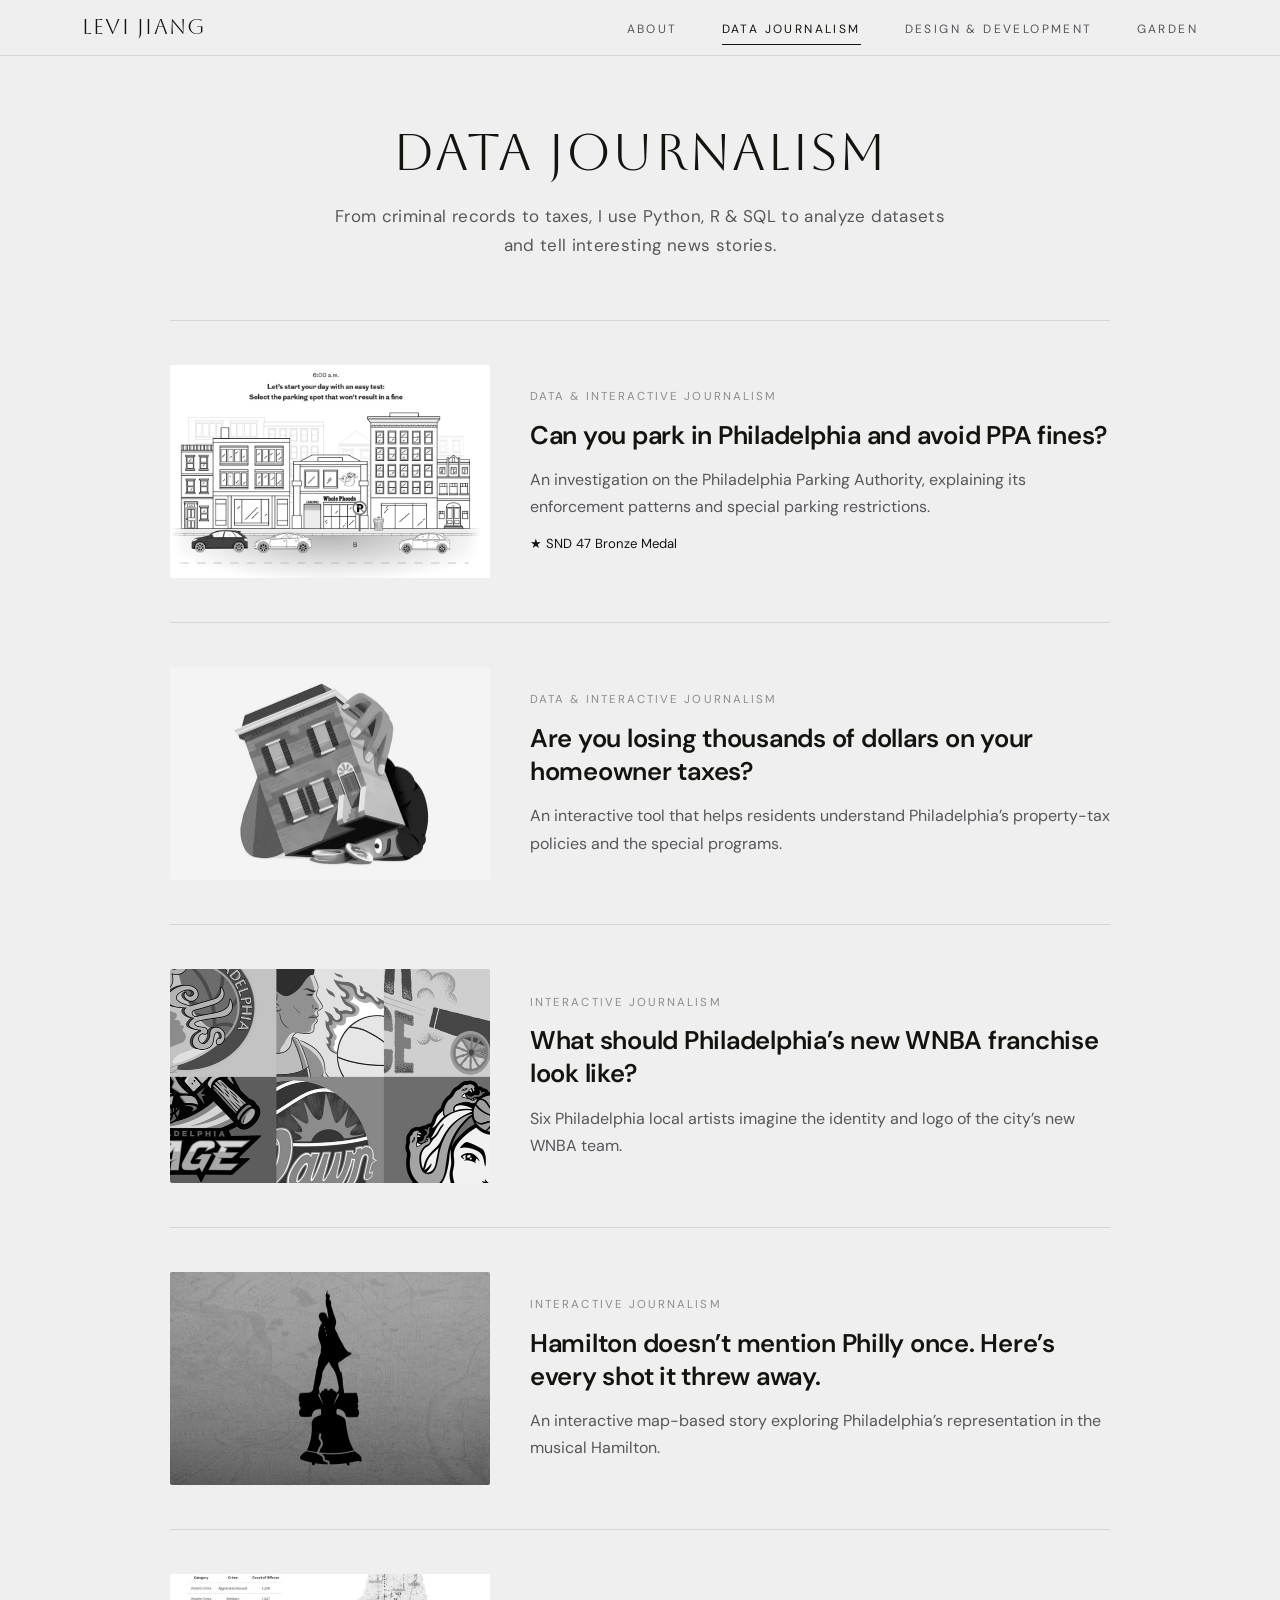
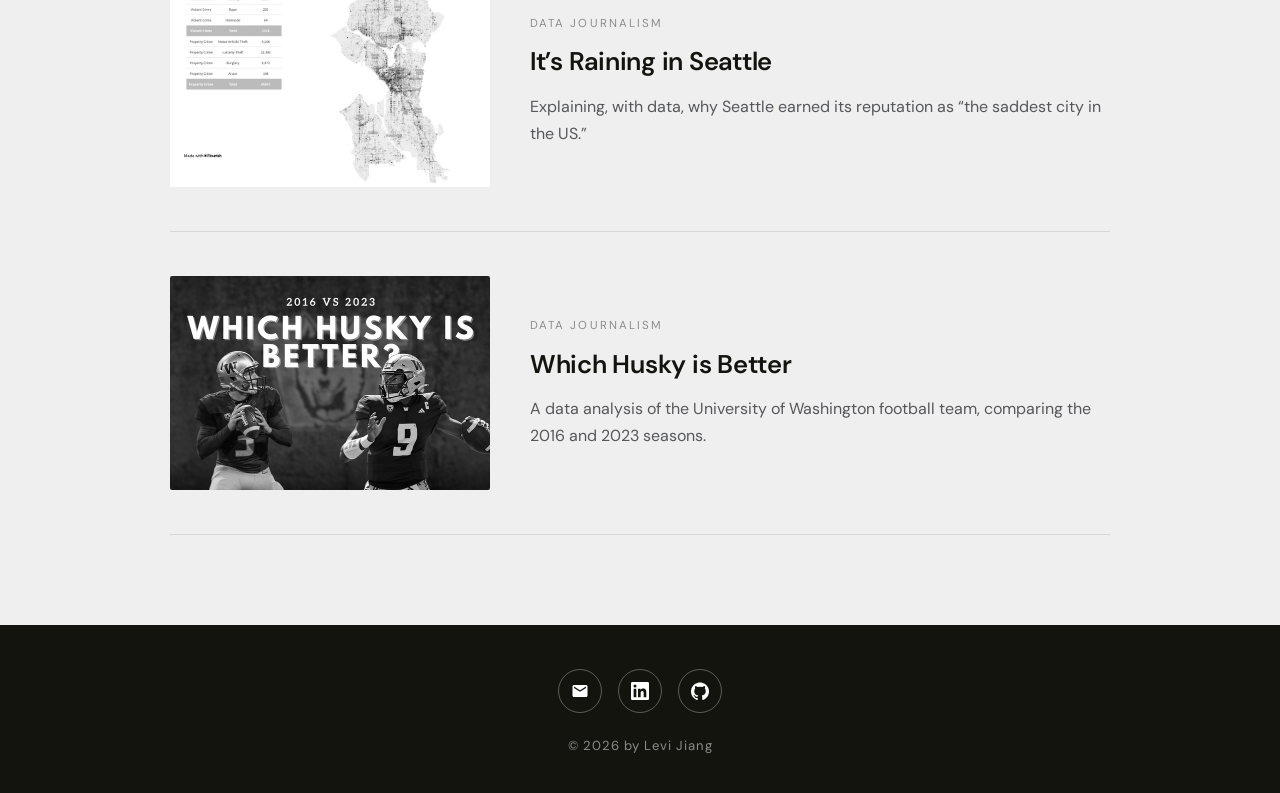
==== data-journalism.html @ bb56e569 "changed projects thumbnails" ====
<!DOCTYPE html>
<html lang="en">
<head>
  <meta charset="UTF-8" />
  <meta name="viewport" content="width=device-width, initial-scale=1.0" />
  <title>Data Journalism — Levi Jiang</title>
  <meta name="description" content="Data journalism work by Levi Jiang." />
  <link rel="preconnect" href="https://fonts.googleapis.com" />
  <link rel="preconnect" href="https://fonts.gstatic.com" crossorigin />
  <link href="https://fonts.googleapis.com/css2?family=Aboreto&family=DM+Sans:wght@400;500;600&display=swap" rel="stylesheet" />
  <link rel="stylesheet" href="css/style.css?v=32" />
</head>
<body>
  <header class="site-header">
    <div class="container">
      <nav class="nav">
        <a href="index.html" class="brand">Levi Jiang</a>
        <button class="nav-toggle" aria-label="Toggle menu">&#9776;</button>
        <ul class="nav-links">
          <li><a href="index.html">About</a></li>
          <li><a href="data-journalism.html" class="active">Data Journalism</a></li>
          <li><a href="design-development.html">Design &amp; Development</a></li>
          <li><a href="garden.html">Garden</a></li>
        </ul>
      </nav>
    </div>
  </header>

  <main>
    <div class="page-head">
      <div class="container">
        <!--<p class="eyebrow">Projects</p>-->
        <h1 class="display">Data Journalism</h1>
        <p class="lead">From criminal records to taxes, I use Python, R &amp; SQL to analyze datasets and tell interesting news stories.</p>
      </div>
    </div>

    <section class="section" style="padding-top: 40px;">
      <div class="container">
        <div class="garden-list">

          <article class="projects-item">
            <a class="garden-thumb" href="https://www.inquirer.com/news/philadelphia/inq2/ppa-car-parking-fine-data-quiz-20250716.html" target="_blank" rel="noopener">
              <img src="assets/Pics/proj-ppa.jpg?v=2" alt="Can you park in Philadelphia and avoid PPA fines?" />
            </a>
            <div class="garden-body">
              <span class="garden-tag">Data &amp; Interactive Journalism</span>
              <h3><a href="https://www.inquirer.com/news/philadelphia/inq2/ppa-car-parking-fine-data-quiz-20250716.html" target="_blank" rel="noopener">Can you park in Philadelphia and avoid PPA fines?</a></h3>
              <p>An investigation on the Philadelphia Parking Authority, explaining its enforcement patterns and special parking restrictions.</p>
              <span class="award">★ SND 47 Bronze Medal</span>
            </div>
          </article>

          <article class="projects-item">
            <a class="garden-thumb" href="https://www.inquirer.com/policy/inq2/philadelphia-homeowner-tax-relief-programs-savings-20250910.html-2" target="_blank" rel="noopener">
              <img src="assets/Pics/proj-taxes.jpg" alt="Are you losing thousands of dollars on your homeowner taxes?" />
            </a>
            <div class="garden-body">
              <span class="garden-tag">Data &amp; Interactive Journalism</span>
              <h3><a href="https://www.inquirer.com/policy/inq2/philadelphia-homeowner-tax-relief-programs-savings-20250910.html-2" target="_blank" rel="noopener">Are you losing thousands of dollars on your homeowner taxes?</a></h3>
              <p>An interactive tool that helps residents understand Philadelphia&rsquo;s property-tax policies and the special programs.</p>
            </div>
          </article>

          <article class="projects-item">
            <a class="garden-thumb" href="https://www.inquirer.com/wnba/inq2/philly-wnba-possible-logo-designs-rage-fury-20250808.html" target="_blank" rel="noopener">
              <img src="assets/Pics/proj-wnba.jpg" alt="What should Philadelphia's new WNBA franchise look like?" />
            </a>
            <div class="garden-body">
              <span class="garden-tag">Interactive Journalism</span>
              <h3><a href="https://www.inquirer.com/wnba/inq2/philly-wnba-possible-logo-designs-rage-fury-20250808.html" target="_blank" rel="noopener">What should Philadelphia&rsquo;s new WNBA franchise look like?</a></h3>
              <p>Six Philadelphia local artists imagine the identity and logo of the city&rsquo;s new WNBA team.</p>
            </div>
          </article>

          <article class="projects-item">
            <a class="garden-thumb" href="https://www.inquirer.com/arts/theater/inq2/hamilton-locations-philadelphia-map-history-20250904.html" target="_blank" rel="noopener">
              <img src="assets/Pics/proj-hamilton.jpg" alt="Hamilton doesn't mention Philly once" />
            </a>
            <div class="garden-body">
              <span class="garden-tag">Interactive Journalism</span>
              <h3><a href="https://www.inquirer.com/arts/theater/inq2/hamilton-locations-philadelphia-map-history-20250904.html" target="_blank" rel="noopener">Hamilton doesn&rsquo;t mention Philly once. Here&rsquo;s every shot it threw away.</a></h3>
              <p>An interactive map-based story exploring Philadelphia&rsquo;s representation in the musical Hamilton.</p>
            </div>
          </article>

          <article class="projects-item">
            <a class="garden-thumb" href="https://lfjiang.my.canva.site/sadseattle" target="_blank" rel="noopener">
              <img src="assets/Pics/proj-seattle.jpg?v=2" alt="It's Raining in Seattle" />
            </a>
            <div class="garden-body">
              <span class="garden-tag">Data Journalism</span>
              <h3><a href="https://lfjiang.my.canva.site/sadseattle" target="_blank" rel="noopener">It&rsquo;s Raining in Seattle</a></h3>
              <p>Explaining, with data, why Seattle earned its reputation as &ldquo;the saddest city in the US.&rdquo;</p>
            </div>
          </article>

          <article class="projects-item">
            <a class="garden-thumb" href="https://lfjiang.my.canva.site/huskies" target="_blank" rel="noopener">
              <img src="assets/Pics/proj-husky.jpg" alt="Which Husky is Better" />
            </a>
            <div class="garden-body">
              <span class="garden-tag">Data Journalism</span>
              <h3><a href="https://lfjiang.my.canva.site/huskies" target="_blank" rel="noopener">Which Husky is Better</a></h3>
              <p>A data analysis of the University of Washington football team, comparing the 2016 and 2023 seasons.</p>
            </div>
          </article>

        </div>
      </div>
    </section>
  </main>

  <footer class="site-footer">
    <div class="container">
      <div class="socials">
        <a href="mailto:lfjiang2001@gmail.com" aria-label="Email">
          <svg viewBox="0 0 24 24" fill="currentColor" aria-hidden="true"><path d="M20 4H4c-1.1 0-2 .9-2 2v12c0 1.1.9 2 2 2h16c1.1 0 2-.9 2-2V6c0-1.1-.9-2-2-2zm0 4l-8 5-8-5V6l8 5 8-5v2z"/></svg>
        </a>
        <a href="https://www.linkedin.com/in/levi-jiang/" target="_blank" rel="noopener" aria-label="LinkedIn">
          <svg viewBox="0 0 24 24" fill="currentColor" aria-hidden="true"><path d="M20.45 20.45h-3.56v-5.57c0-1.33-.02-3.04-1.85-3.04-1.85 0-2.14 1.45-2.14 2.94v5.67H9.35V9h3.41v1.56h.05c.48-.9 1.63-1.85 3.36-1.85 3.6 0 4.26 2.37 4.26 5.45v6.29zM5.34 7.43a2.07 2.07 0 110-4.14 2.07 2.07 0 010 4.14zM7.12 20.45H3.56V9h3.56v11.45zM22.22 0H1.77C.79 0 0 .77 0 1.73v20.54C0 23.22.79 24 1.77 24h20.45c.98 0 1.78-.78 1.78-1.73V1.73C24 .77 23.2 0 22.22 0z"/></svg>
        </a>
        <a href="https://github.com/EASE010" target="_blank" rel="noopener" aria-label="GitHub">
          <svg viewBox="0 0 24 24" fill="currentColor" aria-hidden="true"><path d="M12 .5C5.37.5 0 5.87 0 12.5c0 5.3 3.44 9.8 8.21 11.39.6.11.82-.26.82-.58v-2.03c-3.34.73-4.04-1.61-4.04-1.61-.55-1.39-1.34-1.76-1.34-1.76-1.09-.75.08-.73.08-.73 1.2.08 1.84 1.24 1.84 1.24 1.07 1.83 2.81 1.3 3.5.99.11-.78.42-1.31.76-1.61-2.67-.3-5.47-1.33-5.47-5.93 0-1.31.47-2.38 1.24-3.22-.13-.3-.54-1.52.11-3.18 0 0 1.01-.32 3.3 1.23a11.5 11.5 0 016 0c2.29-1.55 3.3-1.23 3.3-1.23.65 1.66.24 2.88.12 3.18.77.84 1.23 1.91 1.23 3.22 0 4.61-2.8 5.63-5.48 5.92.43.37.81 1.1.81 2.22v3.29c0 .32.22.7.83.58C20.56 22.3 24 17.8 24 12.5 24 5.87 18.63.5 12 .5z"/></svg>
        </a>
      </div>
      <div class="footer-bottom">&copy; 2026 by Levi Jiang</div>
    </div>
  </footer>

  <script src="js/main.js?v=11"></script>
</body>
</html>
---- css/style.css ----
:root {
  --bg: #efeff0;        /* newsprint paper gray/
  --bg-soft: #e2e3e4;   /* slightly deeper gray for contrasting sections */
  --ink: #14140f;
  --muted: #8b8c8d;
  --muted-dark: #56575a;
  --line: #d5d6d7;
  --maxw: 1180px;
  --display: "Aboreto", "Times New Roman", serif;
  --sans: "DM Sans", -apple-system, BlinkMacSystemFont, "Segoe UI", Roboto, sans-serif;
  --body: "DM Sans", -apple-system, BlinkMacSystemFont, "Segoe UI", Roboto, sans-serif;
}

* { box-sizing: border-box; margin: 0; padding: 0; }
html { scroll-behavior: smooth; }
body {
  background: var(--bg);
  color: var(--ink);
  font-family: var(--body);
  font-size: 17px;
  line-height: 1.7;
  -webkit-font-smoothing: antialiased;
}
img { max-width: 100%; display: block; }
a { color: inherit; text-decoration: none; }

.container { max-width: var(--maxw); margin: 0 auto; padding: 0 32px; }

h1, h2, h3 { font-weight: 400; line-height: 1.05; }
.display { font-family: var(--display); letter-spacing: 0.01em; }

.eyebrow {
  font-family: var(--sans);
  font-size: 0.82rem;
  letter-spacing: 0.28em;
  text-transform: uppercase;
  color: var(--muted);
  font-weight: 400;
}
.muted { color: var(--muted); }

/* ---------- Buttons ---------- */
.btn {
  display: inline-flex; align-items: center; gap: 10px;
  padding: 15px 40px;
  font-family: var(--sans);
  font-weight: 400;
  font-size: 0.9rem;
  letter-spacing: 0.14em;
  text-transform: uppercase;
  border: 1px solid var(--ink);
  background: transparent;
  color: var(--ink);
  transition: all .22s ease;
  cursor: pointer;
}
.btn:hover { background: var(--ink); color: #fff; }
.btn-solid { background: var(--ink); color: #fff; }
.btn-solid:hover { background: #fff; color: var(--ink); }

/* ---------- Header ---------- */
.site-header {
  position: sticky; top: 0; z-index: 50;
  background: rgba(239, 239, 240, 0.85);
  backdrop-filter: saturate(180%) blur(12px);
  border-bottom: 1px solid var(--line);
}
.nav { display: flex; align-items: center; justify-content: space-between; height: 55px; }
.brand { font-family: var(--display); font-size: 1.3rem; letter-spacing: 0.06em; color: var(--ink); }
.nav-links { display: flex; gap: 44px; list-style: none; align-items: center; }
.nav-links a {
  font-family: var(--sans);
  font-size: 0.75rem; font-weight: 400;
  letter-spacing: 0.2em; text-transform: uppercase;
  color: var(--muted-dark); position: relative; padding: 8px 0;
  transition: color .2s ease;
}
.nav-links a:hover { color: var(--ink); }
.nav-links a.active { color: var(--ink); }
.nav-links a.active::after {
  content: ""; position: absolute; left: 0; right: 0; bottom: 0;
  height: 1.5px; background: var(--ink);
}
.nav-toggle { display: none; background: none; border: none; font-size: 1.6rem; cursor: pointer; color: var(--ink); line-height: 1; }

/* ---------- Hero (full-width "Hi" video) ---------- */
.hero {
  position: relative;
  min-height: calc(100vh - 84px);
  display: flex; align-items: center; justify-content: center;
  padding: 0;
}
.hero-video {
  width: 100%;
  max-width: 1200px;
  aspect-ratio: 16 / 9;
  object-fit: contain;
  display: block;
  background: var(--bg);
  /* video has a white background; multiply lets the paper-gray page show
     through the white while keeping the black "Hi" — so it blends in */
  mix-blend-mode: multiply;
  /* desaturate so the hand/sphere match the black & white page */
  filter: grayscale(100%);
}
.scroll-cue {
  position: absolute; left: 50%; bottom: 26px; transform: translateX(-50%);
  font-family: var(--sans); font-size: 0.7rem; letter-spacing: 0.24em; text-transform: uppercase;
  color: var(--muted); display: flex; flex-direction: column; align-items: center; gap: 8px;
  animation: bob 2s ease-in-out infinite;
}
.scroll-cue::after { content: ""; width: 1px; height: 34px; background: var(--muted); }
@keyframes bob { 0%,100%{ transform: translateX(-50%) translateY(0);} 50%{ transform: translateX(-50%) translateY(6px);} }

/* ---------- Intro block (below the Hi) ---------- */
.intro { padding: 0px 0 100px; text-align: left; }
/* Only the name + role stay centered; everything below reads left-aligned */
.intro h1,
.intro .role { text-align: center; }
.intro h1 { font-family: var(--display); font-size: clamp(3rem, 7vw, 5.4rem); letter-spacing: 0em; margin-bottom: 24px; }
/* "I'm" sits small, inline, at the baseline of the big name */
.intro .im { font-family: var(--sans); font-size: 0.26em; letter-spacing: 0.06em; color: var(--muted-dark); vertical-align: baseline; margin-right: 0.15em; }
.intro .role { font-family: var(--sans); font-size: clamp(1.05rem, 1.5vw, 1.35rem); letter-spacing: 0.04em; margin-bottom: 40px; }
/* Cap the width and center it — a comfortable column on desktop that shrinks
   to fit any screen (no fixed side margins that break on mobile) */
.intro-prev { max-width: 760px; margin: 0 auto; }
.intro-prev p { color: var(--muted-dark); font-size: 1.02rem; line-height: 1.7; margin-bottom: 1.5rem; }
.intro-prev .label { font-family: var(--body); letter-spacing: normal; text-transform: none; font-size: 1.02rem; color: var(--muted-dark); margin-bottom: 6px; }
.prev-list { list-style: disc; padding-left: 1.5em; margin: 0; }
.prev-list li { color: var(--muted-dark); font-size: 1.02rem; line-height: 1.7; }
.intro .btn { display: flex; width: fit-content; margin: 48px auto 0; }

/* ---------- Portrait parallax (photo drifts slower than the page) ---------- */
.portrait-reveal {
  position: relative;
  height: 91vh;
  min-height: 460px;
  background-image: url("../assets/Pics/portrait.jpg");
  background-repeat: no-repeat;
  background-position: center center;
  background-size: cover;
  /* Simple parallax: the photo stays fixed to the viewport while the section
     scrolls over it — GPU-smooth, no JavaScript, no jump */
  background-attachment: fixed;
}
/* background-attachment:fixed is unreliable on touch devices, so there the
   photo just scrolls normally as a plain cover image */
@media (max-width: 768px) {
  .portrait-reveal { height: 56vh; min-height: 340px; background-attachment: scroll; }
}

/* ---------- Projects preview (three areas) ---------- */
.projects-preview {
  padding: 80px 0;
  background: var(--bg);
  text-align: center;
}
.projects-preview .display {
  font-size: clamp(2.6rem, 6vw, 4rem);
  line-height: 1;
  letter-spacing: 0.04em;
  margin-bottom: 60px;
}
.projects-preview .lead { font-family: var(--sans); font-size: 1.15rem; letter-spacing: 0.01em; color: var(--ink); margin: 0 auto 68px; }

.areas { display: grid; grid-template-columns: repeat(3, 1fr); gap: 48px; margin-bottom: 64px; }
.area { display: flex; flex-direction: column; align-items: center; }
.area-img {
  width: 150px; height: 150px;
  border-radius: 50%;
  object-fit: cover;
  filter: grayscale(100%);
  margin-bottom: 28px;
}
.area-title {
  font-family: var(--display);
  font-size: 1.5rem;
  letter-spacing: 0.06em;
  color: var(--muted);
  margin-bottom: 22px;
}
.area p { font-family: var(--sans); color: var(--ink); font-size: 1rem; line-height: 1.7; max-width: 300px; }
.area-more { display: inline-block; margin-top: 22px; font-family: var(--sans); font-size: 0.78rem; letter-spacing: 0.14em; text-transform: uppercase; color: var(--ink); border-bottom: 1px solid var(--ink); padding-bottom: 3px; transition: opacity .2s ease; }
.area-more:hover { opacity: 0.5; }

/* award line inside a Garden-style card */
.projects-item .award { display: block; margin-top: 12px; font-family: var(--sans); font-size: 0.82rem; color: var(--ink); }

@media (max-width: 768px) {
  .areas { grid-template-columns: 1fr; gap: 56px; }
}

/* ---------- Generic page head ---------- */
.page-head { padding: 70px 0 20px; text-align: center; }
.page-head .eyebrow { display: block; margin-bottom: 22px; }
.page-head h1 { font-family: var(--display); font-size: clamp(3rem, 4vw, 5rem); letter-spacing: 0.02em; }
.page-head .page-sub { font-family: var(--sans); color: var(--muted); letter-spacing: 0.06em; margin-top: 16px; }
.page-head .lead { font-family: var(--sans); color: var(--muted-dark); max-width: 640px; margin: 22px auto 0; letter-spacing: 0.02em; }

/* ---------- Garden ---------- */
.garden-list { max-width: 940px; margin: 0 auto; display: flex; flex-direction: column; }
.projects-item { display: grid; grid-template-columns: 320px 1fr; gap: 40px; align-items: center; padding: 44px 0; border-top: 1px solid var(--line); }
.projects-item:last-child { border-bottom: 1px solid var(--line); }
.garden-thumb { display: block; overflow: hidden; border-radius: 2px; }
.garden-thumb img {
  width: 100%; aspect-ratio: 3 / 2; object-fit: cover;
  transition: filter .4s ease, transform .5s ease;
}
/* Only on devices that can hover (laptops/desktops): start black & white, then
   reveal colour + zoom on hovering the picture or the headline. Touch devices
   have no hover, so they just show the images in full colour. */
@media (hover: hover) {
  .garden-thumb img { filter: grayscale(100%); }
  .garden-thumb:hover img,
  .projects-item:has(h3 a:hover) .garden-thumb img { filter: grayscale(0%); transform: scale(1.04); }
}
.garden-tag { font-family: var(--sans); font-size: 0.72rem; letter-spacing: 0.18em; text-transform: uppercase; color: var(--muted); display: block; margin-bottom: 12px; }
.projects-item h3 { font-family: var(--body); font-weight: 600; font-size: clamp(1.3rem, 2.2vw, 1.6rem); line-height: 1.3; letter-spacing: -0.01em; margin-bottom: 14px; }
.projects-item h3 a:hover { text-decoration: underline; text-underline-offset: 3px; }
.projects-item p { color: var(--muted-dark); font-size: 1rem; line-height: 1.7; }
@media (max-width: 768px) {
  .projects-item { grid-template-columns: 1fr; gap: 20px; padding: 32px 0; }
}

/* ---------- Section shell ---------- */
.section { padding: 90px 0; }

/* ---------- Project category intro ---------- */
.cats { display: grid; grid-template-columns: repeat(3, 1fr); gap: 40px; margin-bottom: 84px; }
.cat h3 { font-family: var(--display); font-size: 1.5rem; margin-bottom: 14px; letter-spacing: 0.02em; }
.cat p { color: var(--muted-dark); font-size: 0.98rem; }
.cat .num { font-family: var(--sans); font-size: 0.8rem; letter-spacing: 0.2em; color: var(--muted); display: block; margin-bottom: 16px; }

/* ---------- Filters ---------- */
.filters { display: flex; flex-wrap: wrap; gap: 10px; justify-content: center; margin-bottom: 56px; }
.filter-btn {
  font-family: var(--sans); font-size: 0.78rem; font-weight: 400;
  letter-spacing: 0.14em; text-transform: uppercase;
  padding: 10px 24px; border: 1px solid var(--line); background: var(--bg); color: var(--muted-dark);
  cursor: pointer; transition: all .18s ease;
}
.filter-btn:hover { border-color: var(--ink); color: var(--ink); }
.filter-btn.active { background: var(--ink); border-color: var(--ink); color: #fff; }

/* ---------- Projects grid ---------- */
.project-grid { display: grid; grid-template-columns: repeat(3, 1fr); gap: 4px; }
.project-card {
  position: relative; display: block; overflow: hidden;
  background: var(--ink); aspect-ratio: 4 / 3;
}
.project-card .thumb {
  width: 100%; height: 100%; object-fit: cover;
  transition: transform .5s ease, opacity .4s ease;
  opacity: 0.92;
}
.project-card:hover .thumb { transform: scale(1.06); opacity: 0.4; }
.project-fallback {
  position: absolute; inset: 0;
  background: linear-gradient(135deg, #1a1a1a, #333);
}
.project-overlay {
  position: absolute; inset: 0; z-index: 2;
  display: flex; flex-direction: column; justify-content: flex-end;
  padding: 26px; color: #fff;
  background: linear-gradient(to top, rgba(0,0,0,.7) 0%, rgba(0,0,0,.15) 55%, rgba(0,0,0,0) 100%);
}
.project-overlay .tag { font-family: var(--sans); font-size: 0.68rem; letter-spacing: 0.18em; text-transform: uppercase; opacity: .85; margin-bottom: 10px; }
.project-overlay h3 { font-family: var(--display); font-size: 1.3rem; line-height: 1.15; letter-spacing: 0.01em; }
.project-overlay p { font-size: 0.9rem; line-height: 1.5; margin-top: 12px; max-height: 0; opacity: 0; overflow: hidden; transition: all .35s ease; }
.project-card:hover .project-overlay p { max-height: 140px; opacity: .95; }

/* ---------- About ---------- */
.about-grid { display: grid; grid-template-columns: 0.85fr 1.15fr; gap: 72px; align-items: start; }
.about-photo { width: 100%; border-radius: 2px; object-fit: cover; filter: grayscale(100%); }
.about-body h2 { font-family: var(--display); font-size: clamp(2rem, 4vw, 2.8rem); margin-bottom: 28px; letter-spacing: 0.02em; }
.about-body p { color: var(--muted-dark); margin-bottom: 22px; }
.about-body p strong { color: var(--ink); font-weight: 600; }
.about-list { list-style: none; margin: 36px 0; }
.about-list li { padding: 20px 0; border-top: 1px solid var(--line); }
.about-list li:last-child { border-bottom: 1px solid var(--line); }
.about-list .role { font-family: var(--sans); font-weight: 500; color: var(--ink); letter-spacing: 0.02em; }
.about-list .org { color: var(--muted-dark); font-size: 0.95rem; }

/* ---------- Footer ---------- */
.site-footer { background: var(--ink); color: #fff; padding: 44px 0 36px; text-align: center; }
.socials { display: flex; gap: 16px; justify-content: center; }
.socials a { width: 44px; height: 44px; display: inline-flex; align-items: center; justify-content: center; border: 1px solid rgba(255,255,255,.3); border-radius: 50%; color: #fff; transition: all .2s ease; }
.socials a:hover { background: #fff; border-color: #fff; color: var(--ink); transform: translateY(-2px); }
.socials svg { width: 18px; height: 18px; }
.footer-bottom { margin-top: 22px; font-family: var(--sans); font-size: 0.82rem; letter-spacing: 0.06em; color: rgba(255,255,255,.5); }

/* ---------- Responsive ---------- */
@media (max-width: 920px) {
  .cats { grid-template-columns: 1fr; gap: 28px; }
  .project-grid { grid-template-columns: repeat(2, 1fr); }
  .about-grid { grid-template-columns: 1fr; gap: 36px; }
  .about-photo { max-width: 360px; }
}
@media (max-width: 640px) {
  .nav-toggle { display: block; }
  .nav-links {
    position: absolute; top: 55px; left: 0; right: 0;
    flex-direction: column; gap: 0; align-items: stretch;
    background: var(--bg); border-bottom: 1px solid var(--line);
    padding: 8px 0; display: none;
  }
  .nav-links.open { display: flex; }
  .nav-links a { padding: 14px 32px; }
  .nav-links a.active::after { display: none; }
  .hero { min-height: 60vh; }
  .intro { padding: 24px 0 80px; }
  .projects-preview { padding: 90px 0; }
  .section { padding: 64px 0; }
  .project-grid { grid-template-columns: 1fr; }
  .project-overlay p { max-height: none; opacity: .95; }
}
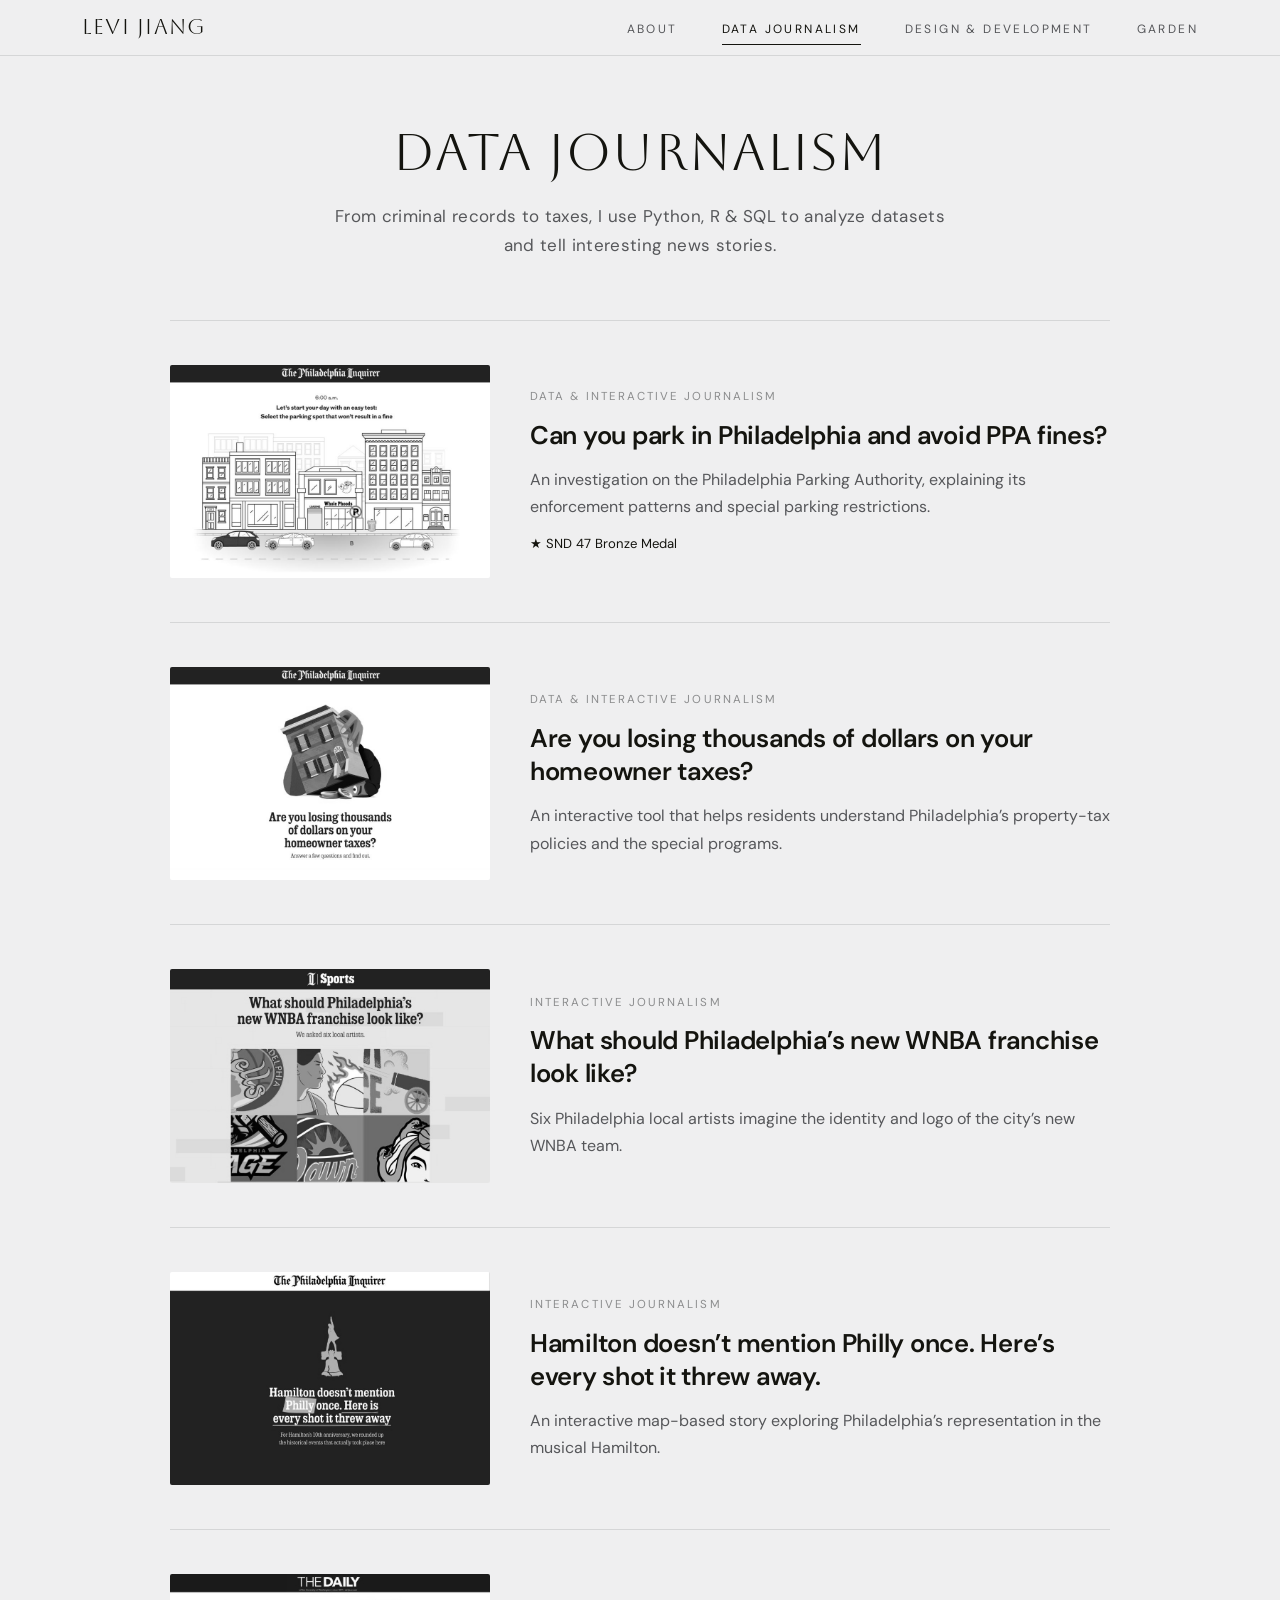
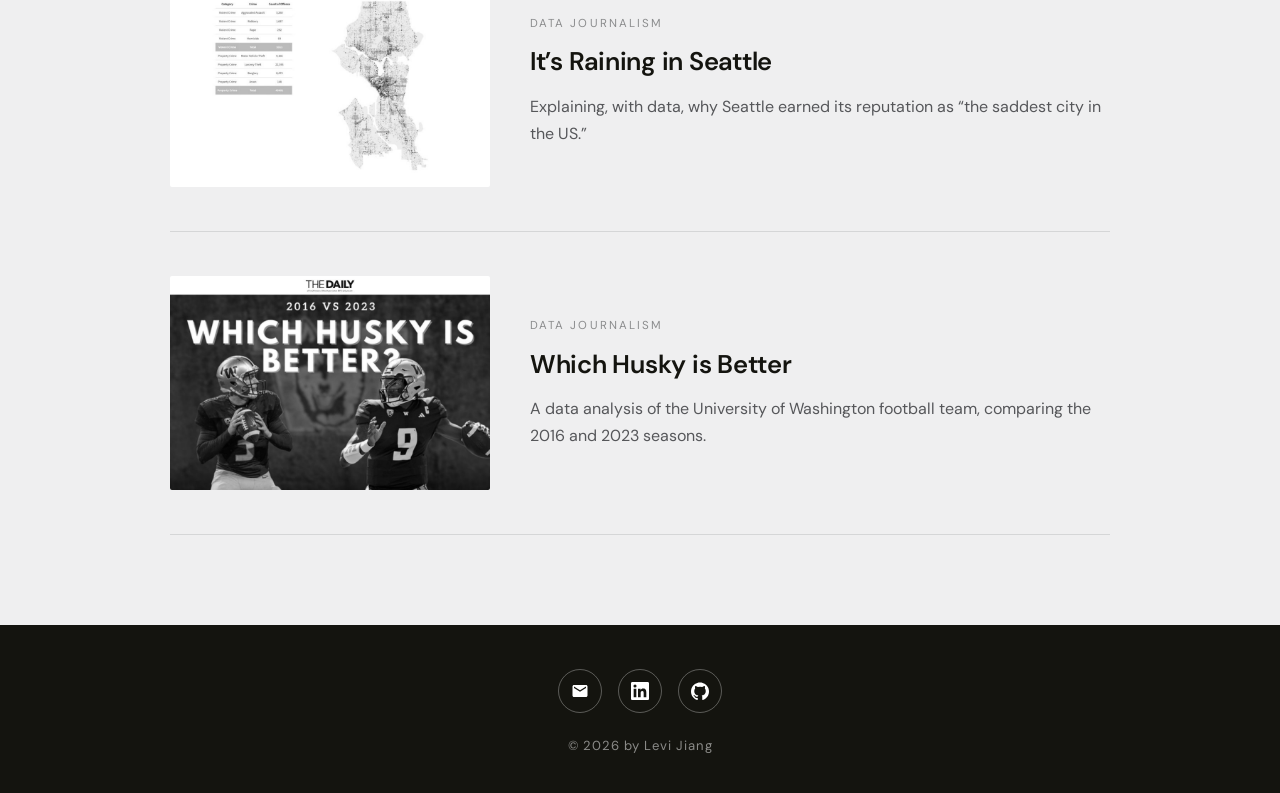
==== commit c1bcf517: "changed thumbnails" ====
--- a/data-journalism.html
+++ b/data-journalism.html
@@ -41,7 +41,7 @@
 
           <article class="projects-item">
             <a class="garden-thumb" href="https://www.inquirer.com/news/philadelphia/inq2/ppa-car-parking-fine-data-quiz-20250716.html" target="_blank" rel="noopener">
-              <img src="assets/Pics/proj-ppa.jpg?v=2" alt="Can you park in Philadelphia and avoid PPA fines?" />
+              <img src="assets/Pics/proj-ppa.jpg" alt="Can you park in Philadelphia and avoid PPA fines?" />
             </a>
             <div class="garden-body">
               <span class="garden-tag">Data &amp; Interactive Journalism</span>
@@ -86,7 +86,7 @@
 
           <article class="projects-item">
             <a class="garden-thumb" href="https://lfjiang.my.canva.site/sadseattle" target="_blank" rel="noopener">
-              <img src="assets/Pics/proj-seattle.jpg?v=2" alt="It's Raining in Seattle" />
+              <img src="assets/Pics/proj-seattle.jpg" alt="It's Raining in Seattle" />
             </a>
             <div class="garden-body">
               <span class="garden-tag">Data Journalism</span>
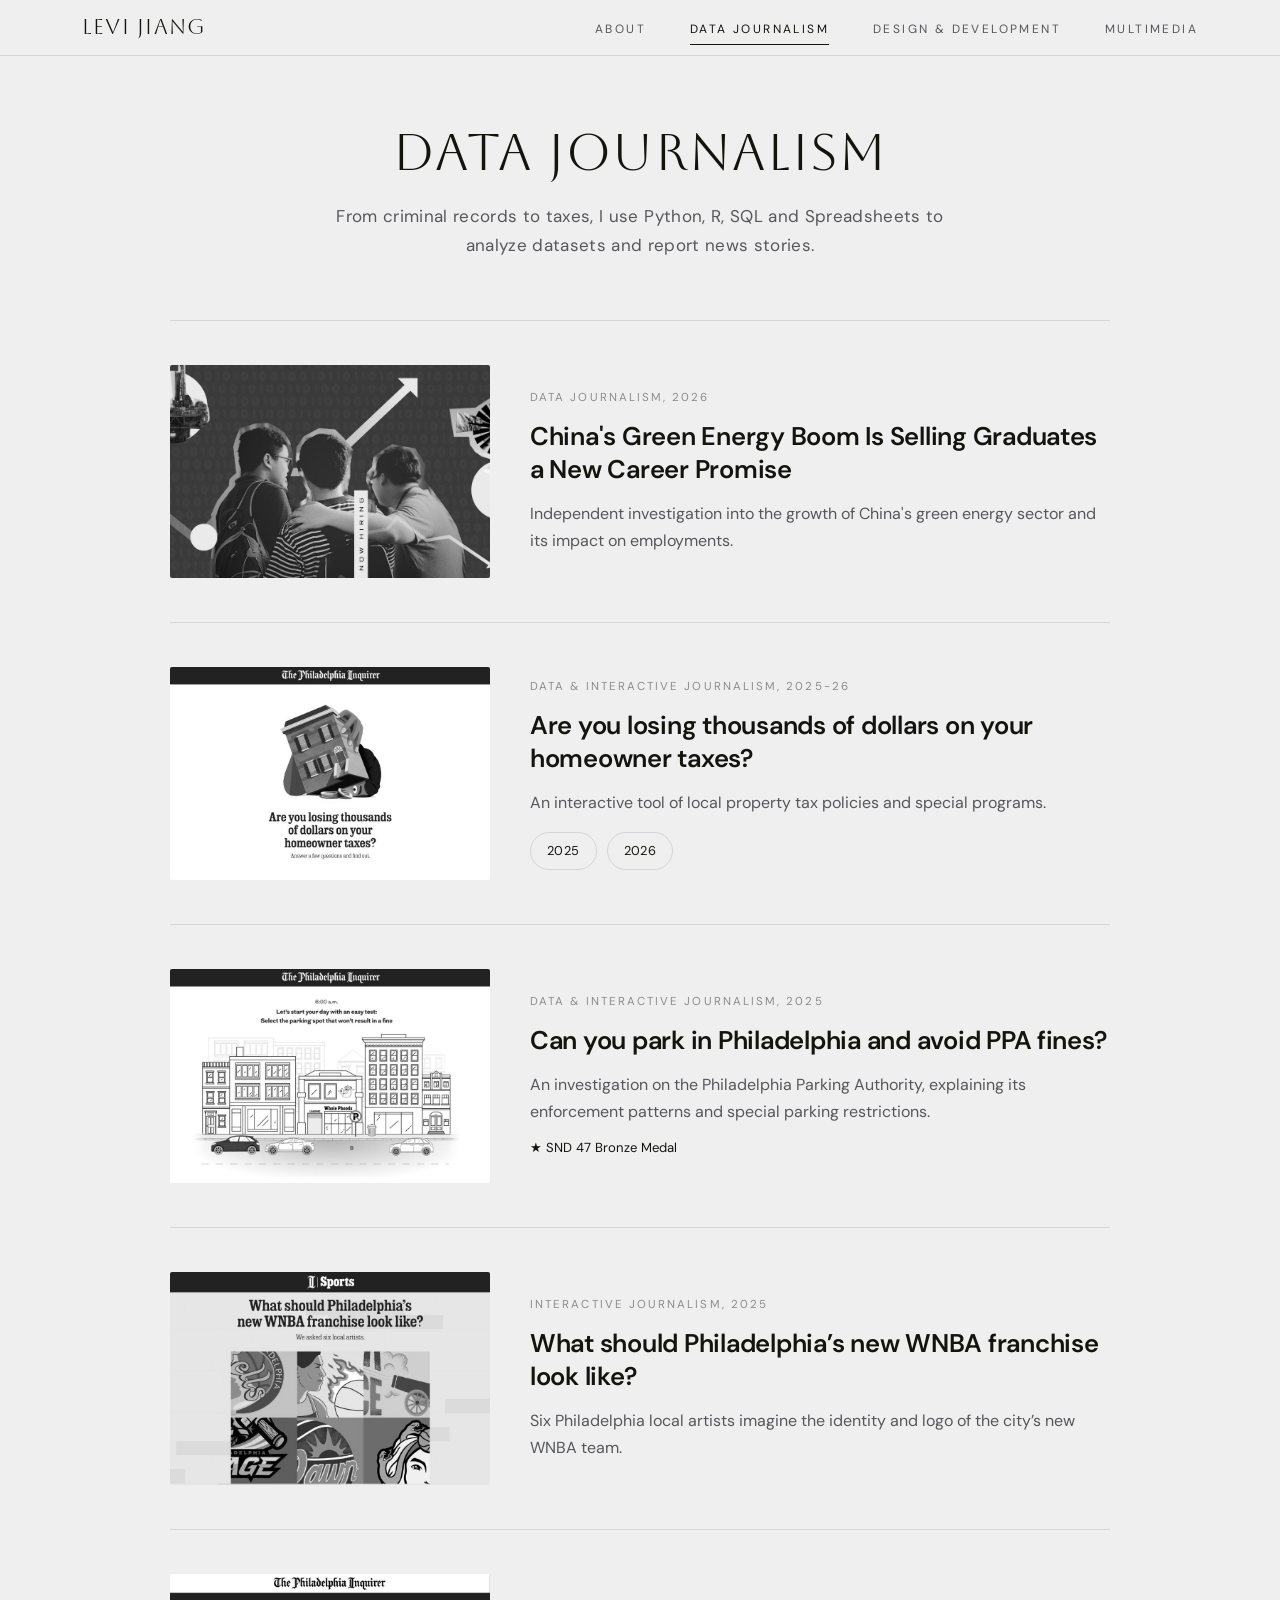
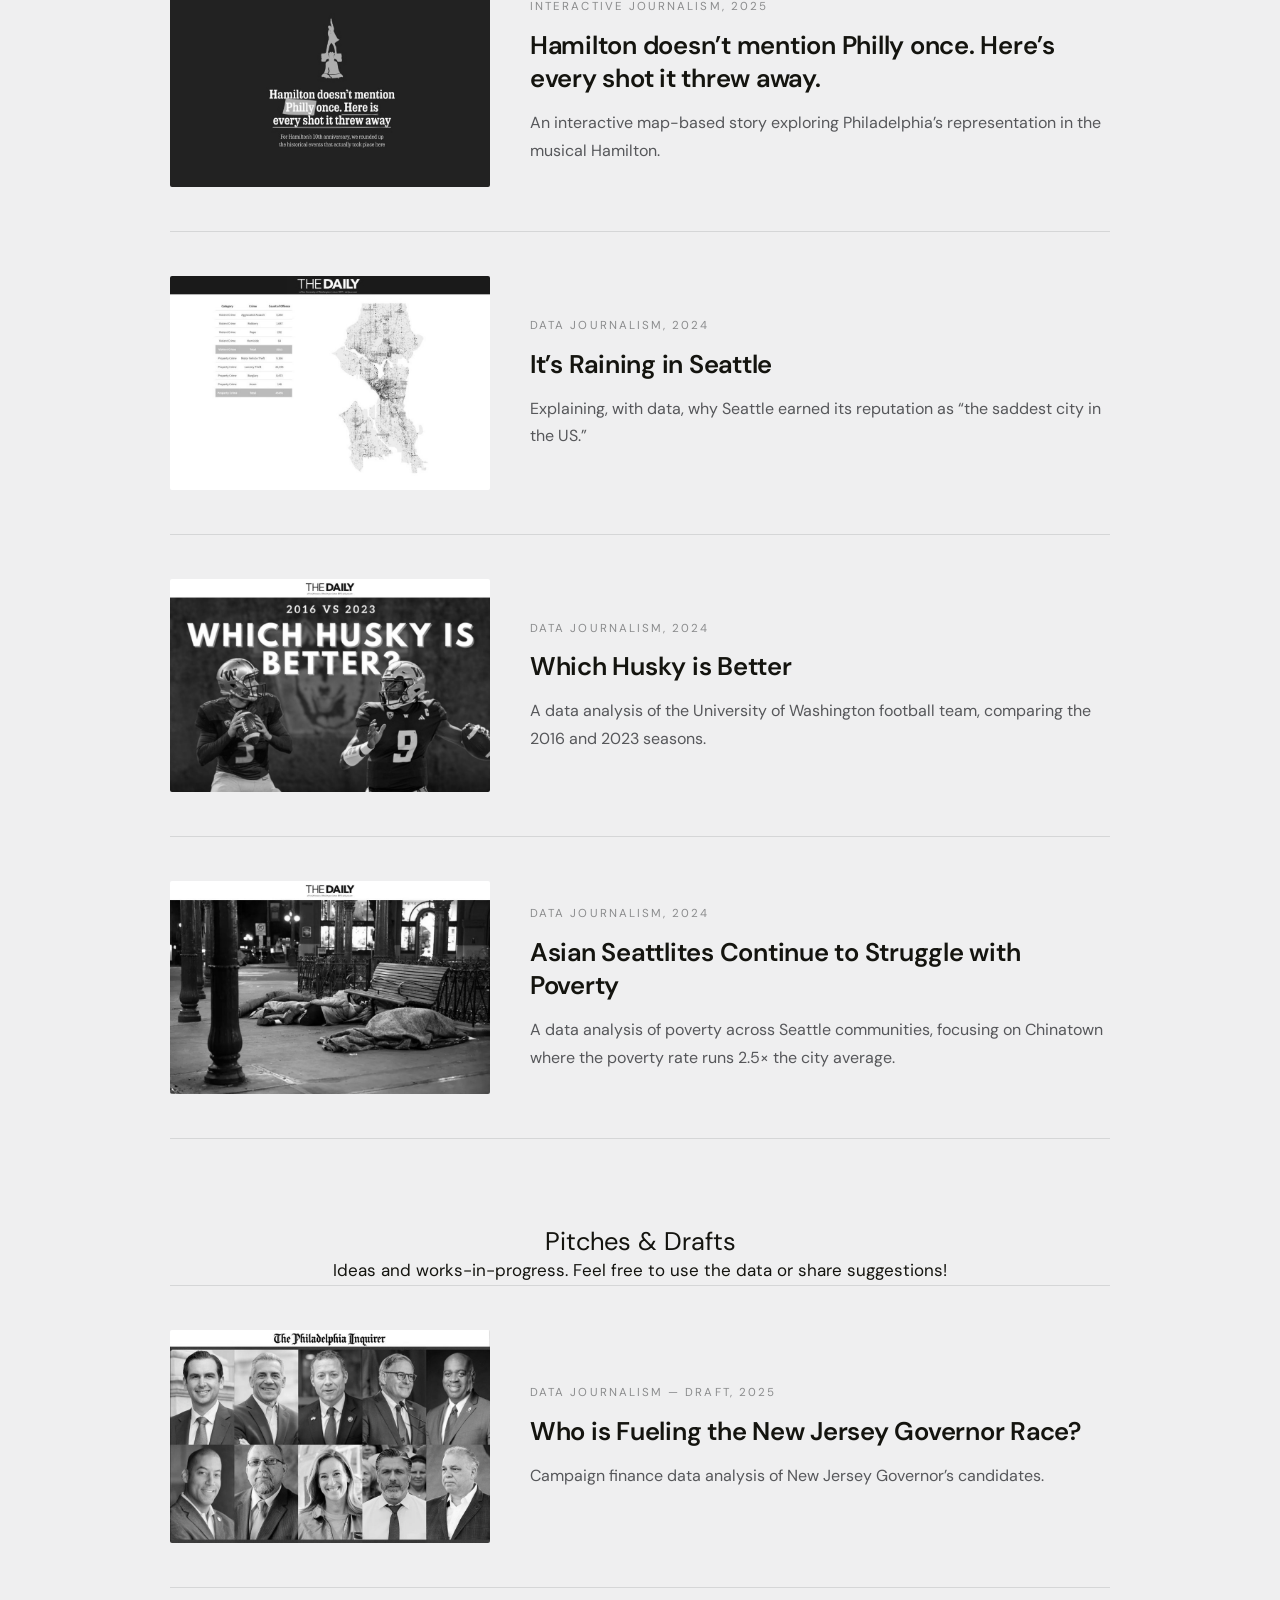
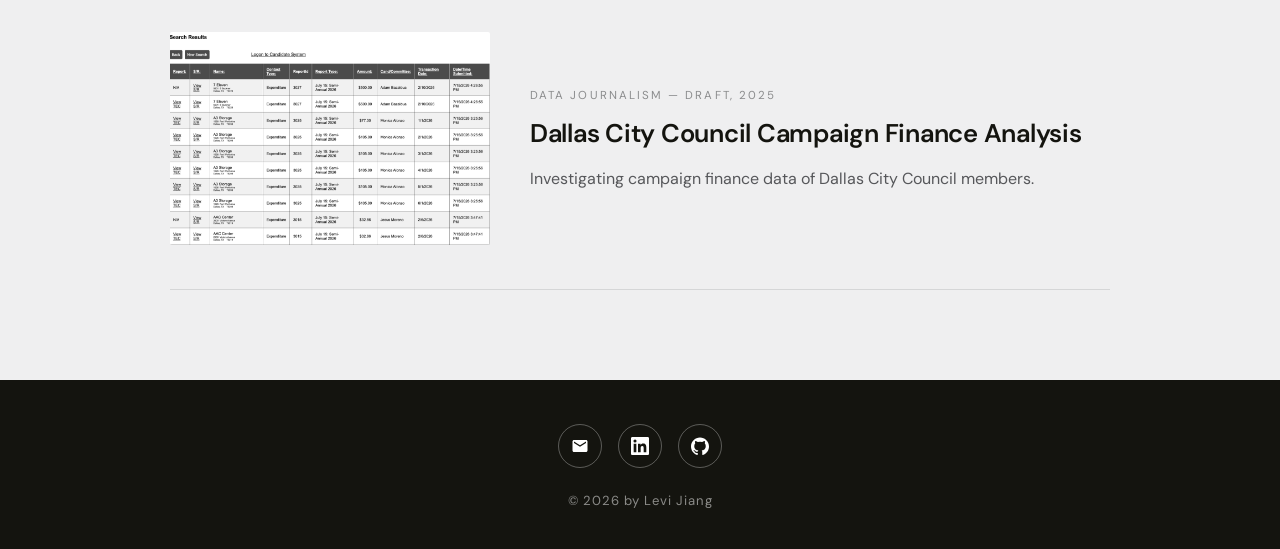
==== commit 0e4837e2: "Merge pull request #10 from EASE010/main added new story" ====
--- a/data-journalism.html
+++ b/data-journalism.html
@@ -8,7 +8,8 @@
   <link rel="preconnect" href="https://fonts.googleapis.com" />
   <link rel="preconnect" href="https://fonts.gstatic.com" crossorigin />
   <link href="https://fonts.googleapis.com/css2?family=Aboreto&family=DM+Sans:wght@400;500;600&display=swap" rel="stylesheet" />
-  <link rel="stylesheet" href="css/style.css?v=32" />
+  <link rel="stylesheet" href="css/style.css?v=46" />
+  <link rel="icon" href="assets/Pics/icon.png" type="image/x-icon">
 </head>
 <body>
   <header class="site-header">
@@ -20,7 +21,7 @@
           <li><a href="index.html">About</a></li>
           <li><a href="data-journalism.html" class="active">Data Journalism</a></li>
           <li><a href="design-development.html">Design &amp; Development</a></li>
-          <li><a href="garden.html">Garden</a></li>
+          <li><a href="multimedia.html">Multimedia</a></li>
         </ul>
       </nav>
     </div>
@@ -31,78 +32,136 @@
       <div class="container">
         <!--<p class="eyebrow">Projects</p>-->
         <h1 class="display">Data Journalism</h1>
-        <p class="lead">From criminal records to taxes, I use Python, R &amp; SQL to analyze datasets and tell interesting news stories.</p>
+        <p class="lead">From criminal records to taxes, I use Python, R, SQL and Spreadsheets to analyze datasets and report news stories.</p>
       </div>
     </div>
 
     <section class="section" style="padding-top: 40px;">
       <div class="container">
-        <div class="garden-list">
+        <div class="project-list">
 
           <article class="projects-item">
-            <a class="garden-thumb" href="https://www.inquirer.com/news/philadelphia/inq2/ppa-car-parking-fine-data-quiz-20250716.html" target="_blank" rel="noopener">
+            <a class="project-thumb" href="https://levijiang.substack.com/p/chinas-green-energy-boom-is-selling" target="_blank" rel="noopener">
+              <img src="assets/Pics/proj-china-green.jpg" alt="China's Green Energy Boom Is Selling Graduates a New Career Promise" />
+            </a>
+            <div class="project-body">
+              <span class="project-tag">Data Journalism, 2026</span>
+              <h3><a href="https://levijiang.substack.com/p/chinas-green-energy-boom-is-selling" target="_blank" rel="noopener">China's Green Energy Boom Is Selling Graduates a New Career Promise</a></h3>
+              <p>Independent investigation into the growth of China's green energy sector and its impact on employments.</p>
+            </div>
+          </article>
+
+          <article class="projects-item">
+            <a class="project-thumb" href="https://www.inquirer.com/policy/inq2/philadelphia-homeowner-tax-relief-programs-savings-20250910.html-2" target="_blank" rel="noopener">
+              <img src="assets/Pics/proj-taxes.jpg" alt="Are you losing thousands of dollars on your homeowner taxes?" />
+            </a>
+            <div class="project-body">
+              <span class="project-tag">Data &amp; Interactive Journalism, 2025-26</span>
+              <h3><a href="https://www.inquirer.com/policy/inq2/philadelphia-homeowner-tax-relief-programs-savings-20250910.html-2" target="_blank" rel="noopener">Are you losing thousands of dollars on your homeowner taxes?</a></h3>
+              <p>An interactive tool of local property tax policies and special programs.</p>
+              <div class="project-issues">
+                <a href="https://www.inquirer.com/policy/inq2/philadelphia-homeowner-tax-relief-programs-savings-20250910.html-2" target="_blank" rel="noopener">2025</a>
+                <a href="https://www.inquirer.com/real-estate/housing/inq2/philadelphia-property-assessment-tax-saving-program-20260731.html" target="_blank" rel="noopener">2026</a>
+              </div>
+            </div>
+          </article>
+
+          <article class="projects-item">
+            <a class="project-thumb" href="https://www.inquirer.com/news/philadelphia/inq2/ppa-car-parking-fine-data-quiz-20250716.html" target="_blank" rel="noopener">
               <img src="assets/Pics/proj-ppa.jpg" alt="Can you park in Philadelphia and avoid PPA fines?" />
             </a>
-            <div class="garden-body">
-              <span class="garden-tag">Data &amp; Interactive Journalism</span>
+            <div class="project-body">
+              <span class="project-tag">Data &amp; Interactive Journalism, 2025</span>
               <h3><a href="https://www.inquirer.com/news/philadelphia/inq2/ppa-car-parking-fine-data-quiz-20250716.html" target="_blank" rel="noopener">Can you park in Philadelphia and avoid PPA fines?</a></h3>
               <p>An investigation on the Philadelphia Parking Authority, explaining its enforcement patterns and special parking restrictions.</p>
               <span class="award">★ SND 47 Bronze Medal</span>
             </div>
           </article>
-
+         
           <article class="projects-item">
-            <a class="garden-thumb" href="https://www.inquirer.com/policy/inq2/philadelphia-homeowner-tax-relief-programs-savings-20250910.html-2" target="_blank" rel="noopener">
-              <img src="assets/Pics/proj-taxes.jpg" alt="Are you losing thousands of dollars on your homeowner taxes?" />
-            </a>
-            <div class="garden-body">
-              <span class="garden-tag">Data &amp; Interactive Journalism</span>
-              <h3><a href="https://www.inquirer.com/policy/inq2/philadelphia-homeowner-tax-relief-programs-savings-20250910.html-2" target="_blank" rel="noopener">Are you losing thousands of dollars on your homeowner taxes?</a></h3>
-              <p>An interactive tool that helps residents understand Philadelphia&rsquo;s property-tax policies and the special programs.</p>
-            </div>
-          </article>
-
-          <article class="projects-item">
-            <a class="garden-thumb" href="https://www.inquirer.com/wnba/inq2/philly-wnba-possible-logo-designs-rage-fury-20250808.html" target="_blank" rel="noopener">
+            <a class="project-thumb" href="https://www.inquirer.com/wnba/inq2/philly-wnba-possible-logo-designs-rage-fury-20250808.html" target="_blank" rel="noopener">
               <img src="assets/Pics/proj-wnba.jpg" alt="What should Philadelphia's new WNBA franchise look like?" />
             </a>
-            <div class="garden-body">
-              <span class="garden-tag">Interactive Journalism</span>
+            <div class="project-body">
+              <span class="project-tag">Interactive Journalism, 2025</span>
               <h3><a href="https://www.inquirer.com/wnba/inq2/philly-wnba-possible-logo-designs-rage-fury-20250808.html" target="_blank" rel="noopener">What should Philadelphia&rsquo;s new WNBA franchise look like?</a></h3>
               <p>Six Philadelphia local artists imagine the identity and logo of the city&rsquo;s new WNBA team.</p>
             </div>
           </article>
 
           <article class="projects-item">
-            <a class="garden-thumb" href="https://www.inquirer.com/arts/theater/inq2/hamilton-locations-philadelphia-map-history-20250904.html" target="_blank" rel="noopener">
+            <a class="project-thumb" href="https://www.inquirer.com/arts/theater/inq2/hamilton-locations-philadelphia-map-history-20250904.html" target="_blank" rel="noopener">
               <img src="assets/Pics/proj-hamilton.jpg" alt="Hamilton doesn't mention Philly once" />
             </a>
-            <div class="garden-body">
-              <span class="garden-tag">Interactive Journalism</span>
+            <div class="project-body">
+              <span class="project-tag">Interactive Journalism, 2025</span>
               <h3><a href="https://www.inquirer.com/arts/theater/inq2/hamilton-locations-philadelphia-map-history-20250904.html" target="_blank" rel="noopener">Hamilton doesn&rsquo;t mention Philly once. Here&rsquo;s every shot it threw away.</a></h3>
               <p>An interactive map-based story exploring Philadelphia&rsquo;s representation in the musical Hamilton.</p>
             </div>
           </article>
 
           <article class="projects-item">
-            <a class="garden-thumb" href="https://lfjiang.my.canva.site/sadseattle" target="_blank" rel="noopener">
+            <a class="project-thumb" href="https://lfjiang.my.canva.site/sadseattle" target="_blank" rel="noopener">
               <img src="assets/Pics/proj-seattle.jpg" alt="It's Raining in Seattle" />
             </a>
-            <div class="garden-body">
-              <span class="garden-tag">Data Journalism</span>
+            <div class="project-body">
+              <span class="project-tag">Data Journalism, 2024</span>
               <h3><a href="https://lfjiang.my.canva.site/sadseattle" target="_blank" rel="noopener">It&rsquo;s Raining in Seattle</a></h3>
               <p>Explaining, with data, why Seattle earned its reputation as &ldquo;the saddest city in the US.&rdquo;</p>
             </div>
           </article>
 
           <article class="projects-item">
-            <a class="garden-thumb" href="https://lfjiang.my.canva.site/huskies" target="_blank" rel="noopener">
+            <a class="project-thumb" href="https://lfjiang.my.canva.site/huskies" target="_blank" rel="noopener">
               <img src="assets/Pics/proj-husky.jpg" alt="Which Husky is Better" />
             </a>
-            <div class="garden-body">
-              <span class="garden-tag">Data Journalism</span>
+            <div class="project-body">
+              <span class="project-tag">Data Journalism, 2024</span>
               <h3><a href="https://lfjiang.my.canva.site/huskies" target="_blank" rel="noopener">Which Husky is Better</a></h3>
               <p>A data analysis of the University of Washington football team, comparing the 2016 and 2023 seasons.</p>
+            </div>
+          </article>
+
+          <article class="projects-item">
+            <a class="project-thumb" href="https://lfjiang.wixsite.com/portfolio/seattle-communities" target="_blank" rel="noopener">
+              <img src="assets/Pics/garden-seattle.jpg" alt="Asian Seattlites Continue to Struggle with Poverty" />
+            </a>
+            <div class="project-body">
+              <span class="project-tag">Data Journalism, 2024</span>
+              <h3><a href="https://lfjiang.wixsite.com/portfolio/seattle-communities" target="_blank" rel="noopener">Asian Seattlites Continue to Struggle with Poverty</a></h3>
+              <p>A data analysis of poverty across Seattle communities, focusing on Chinatown where the poverty rate runs 2.5&times; the city average.</p>
+            </div>
+          </article>
+
+        </div>
+      </div>
+    </section>
+
+    <section class="section" style="padding-top: 0;">
+      <div class="container">
+        <h2 class="media-heading" style="text-align: center;">Pitches &amp; Drafts</h2>
+        <p class="media-sub" style="text-align: center; max-width: 640px; margin-left: auto; margin-right: auto;">Ideas and works-in-progress. Feel free to use the data or share suggestions!</p>
+        <div class="project-list">
+
+          <article class="projects-item">
+            <a class="project-thumb" href="https://djnf-data-2025.github.io/levi-jiang/" target="_blank" rel="noopener">
+              <img src="assets/Pics/garden-nj.jpg" alt="New Jersey governor candidates" />
+            </a>
+            <div class="project-body">
+              <span class="project-tag">Data Journalism &mdash; Draft, 2025</span>
+              <h3><a href="https://djnf-data-2025.github.io/levi-jiang/" target="_blank" rel="noopener">Who is Fueling the New Jersey Governor Race?</a></h3>
+              <p>Campaign finance data analysis of New Jersey Governor&rsquo;s candidates.</p>
+            </div>
+          </article>
+
+          <article class="projects-item">
+            <a class="project-thumb" href="https://ease010.github.io/DMN-data-story-proposal/" target="_blank" rel="noopener">
+              <img src="assets/Pics/garden-dallas.png" alt="Dallas campaign finance data" />
+            </a>
+            <div class="project-body">
+              <span class="project-tag">Data Journalism &mdash; Draft, 2025</span>
+              <h3><a href="https://ease010.github.io/DMN-data-story-proposal/" target="_blank" rel="noopener">Dallas City Council Campaign Finance Analysis</a></h3>
+              <p>Investigating campaign finance data of Dallas City Council members.</p>
             </div>
           </article>
 
--- a/css/style.css
+++ b/css/style.css
@@ -186,6 +186,20 @@
 /* award line inside a Garden-style card */
 .projects-item .award { display: block; margin-top: 12px; font-family: var(--sans); font-size: 0.82rem; color: var(--ink); }
 
+/* A row of "issue" links for a project with multiple deliverables (e.g. MoCA) */
+.project-issues { display: flex; flex-wrap: wrap; gap: 10px; margin-top: 16px; }
+.project-issues a {
+  font-family: var(--sans);
+  font-size: 0.8rem;
+  letter-spacing: 0.03em;
+  padding: 7px 16px;
+  border: 1px solid var(--line);
+  border-radius: 100px;
+  color: var(--ink);
+  transition: background .18s ease, border-color .18s ease, color .18s ease;
+}
+.project-issues a:hover { background: var(--ink); border-color: var(--ink); color: #fff; }
+
 @media (max-width: 768px) {
   .areas { grid-template-columns: 1fr; gap: 56px; }
 }
@@ -198,11 +212,11 @@
 .page-head .lead { font-family: var(--sans); color: var(--muted-dark); max-width: 640px; margin: 22px auto 0; letter-spacing: 0.02em; }
 
 /* ---------- Garden ---------- */
-.garden-list { max-width: 940px; margin: 0 auto; display: flex; flex-direction: column; }
+.project-list { max-width: 940px; margin: 0 auto; display: flex; flex-direction: column; }
 .projects-item { display: grid; grid-template-columns: 320px 1fr; gap: 40px; align-items: center; padding: 44px 0; border-top: 1px solid var(--line); }
 .projects-item:last-child { border-bottom: 1px solid var(--line); }
-.garden-thumb { display: block; overflow: hidden; border-radius: 2px; }
-.garden-thumb img {
+.project-thumb { display: block; overflow: hidden; border-radius: 2px; }
+.project-thumb img {
   width: 100%; aspect-ratio: 3 / 2; object-fit: cover;
   transition: filter .4s ease, transform .5s ease;
 }
@@ -210,11 +224,11 @@
    reveal colour + zoom on hovering the picture or the headline. Touch devices
    have no hover, so they just show the images in full colour. */
 @media (hover: hover) {
-  .garden-thumb img { filter: grayscale(100%); }
-  .garden-thumb:hover img,
-  .projects-item:has(h3 a:hover) .garden-thumb img { filter: grayscale(0%); transform: scale(1.04); }
-}
-.garden-tag { font-family: var(--sans); font-size: 0.72rem; letter-spacing: 0.18em; text-transform: uppercase; color: var(--muted); display: block; margin-bottom: 12px; }
+  .project-thumb img { filter: grayscale(100%); }
+  .project-thumb:hover img,
+  .projects-item:has(h3 a:hover) .project-thumb img { filter: grayscale(0%); transform: scale(1.04); }
+}
+.project-tag { font-family: var(--sans); font-size: 0.72rem; letter-spacing: 0.18em; text-transform: uppercase; color: var(--muted); display: block; margin-bottom: 12px; }
 .projects-item h3 { font-family: var(--body); font-weight: 600; font-size: clamp(1.3rem, 2.2vw, 1.6rem); line-height: 1.3; letter-spacing: -0.01em; margin-bottom: 14px; }
 .projects-item h3 a:hover { text-decoration: underline; text-underline-offset: 3px; }
 .projects-item p { color: var(--muted-dark); font-size: 1rem; line-height: 1.7; }
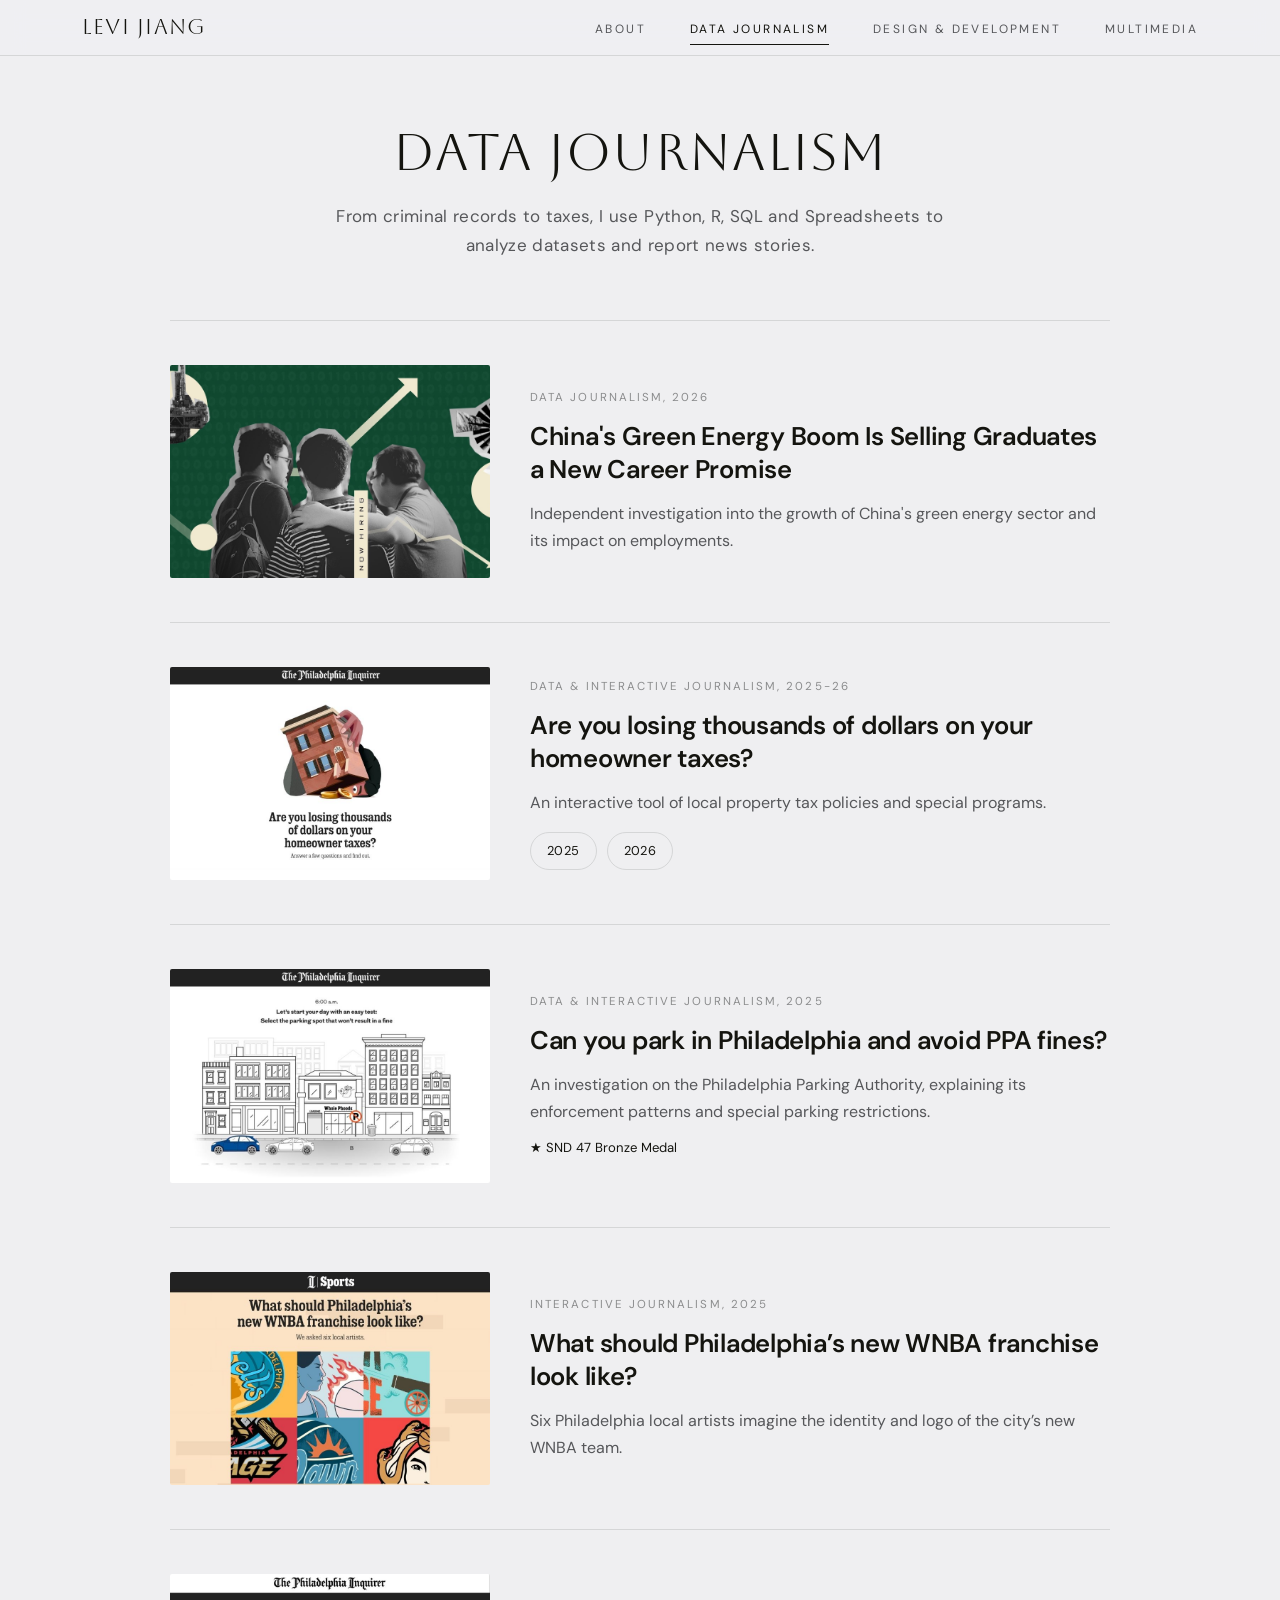
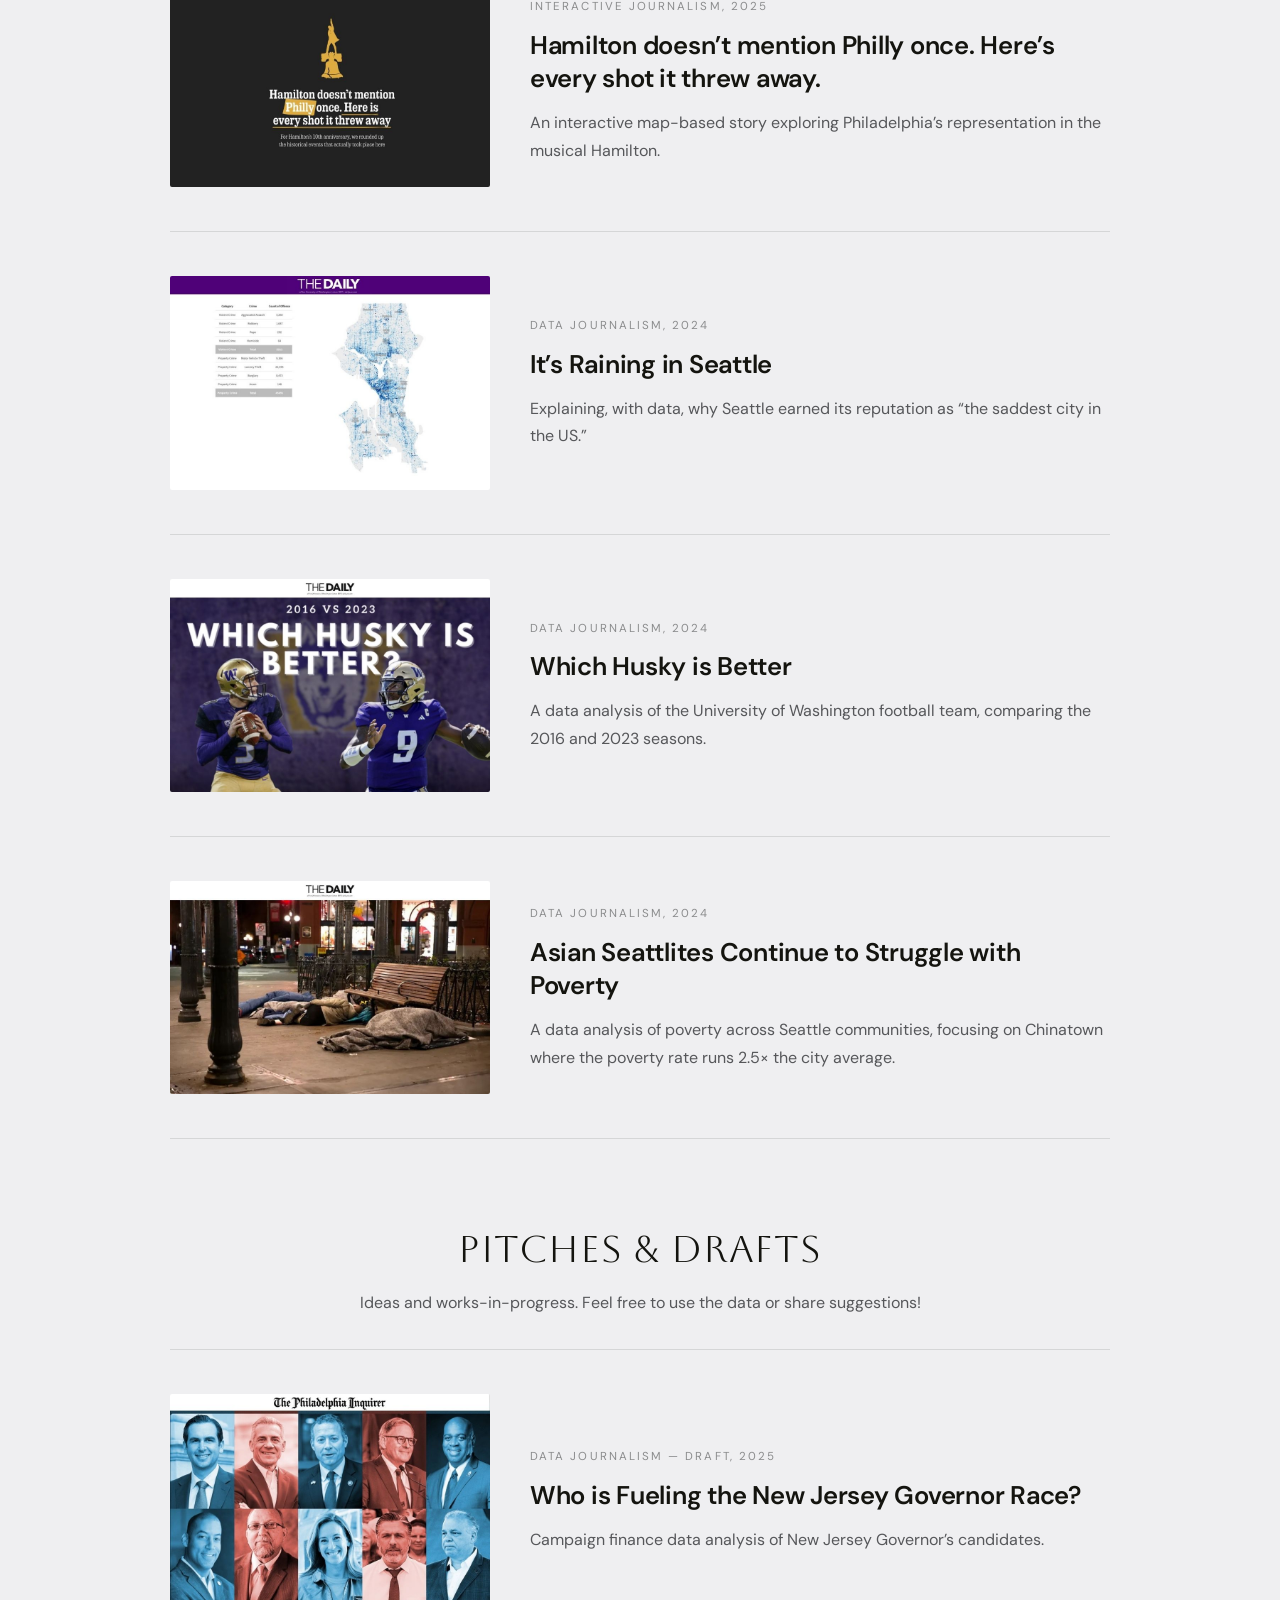
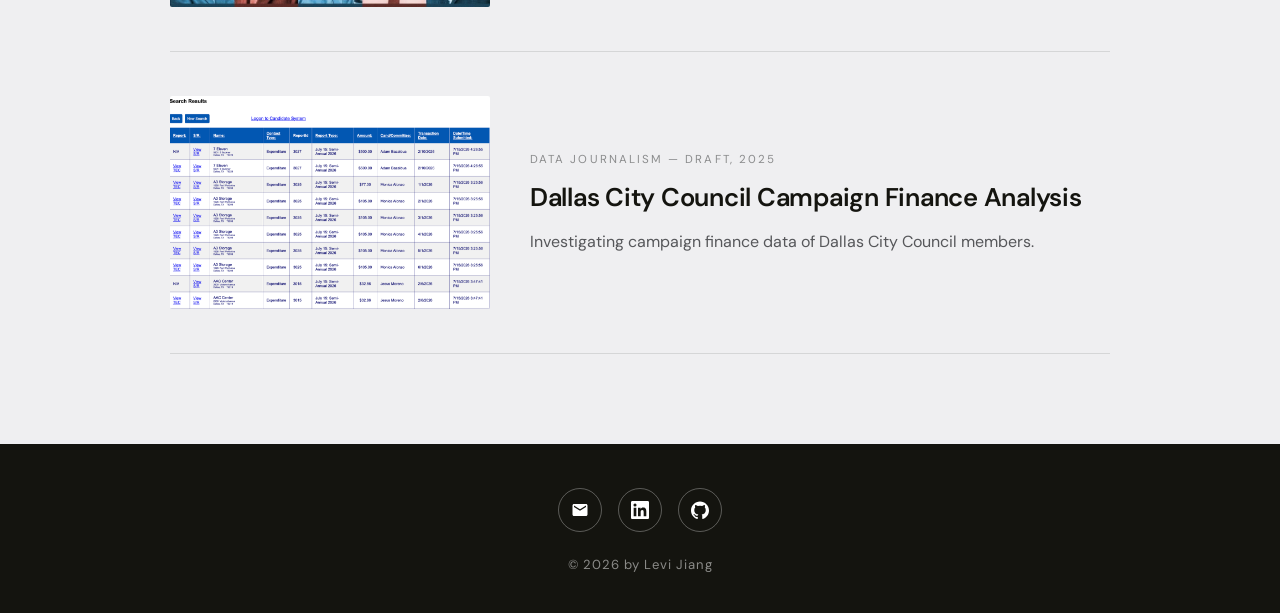
==== commit e356d5e6: "Merge pull request #11 from EASE010/main changed hero" ====
--- a/data-journalism.html
+++ b/data-journalism.html
@@ -8,7 +8,7 @@
   <link rel="preconnect" href="https://fonts.googleapis.com" />
   <link rel="preconnect" href="https://fonts.gstatic.com" crossorigin />
   <link href="https://fonts.googleapis.com/css2?family=Aboreto&family=DM+Sans:wght@400;500;600&display=swap" rel="stylesheet" />
-  <link rel="stylesheet" href="css/style.css?v=46" />
+  <link rel="stylesheet" href="css/style.css?v=47" />
   <link rel="icon" href="assets/Pics/icon.png" type="image/x-icon">
 </head>
 <body>
--- a/css/style.css
+++ b/css/style.css
@@ -1,5 +1,5 @@
 :root {
-  --bg: #efeff0;        /* newsprint paper gray/
+  --bg: #efeff1;        /* newsprint paper gray/
   --bg-soft: #e2e3e4;   /* slightly deeper gray for contrasting sections */
   --ink: #14140f;
   --muted: #8b8c8d;
@@ -55,13 +55,11 @@
   cursor: pointer;
 }
 .btn:hover { background: var(--ink); color: #fff; }
-.btn-solid { background: var(--ink); color: #fff; }
-.btn-solid:hover { background: #fff; color: var(--ink); }
 
 /* ---------- Header ---------- */
 .site-header {
   position: sticky; top: 0; z-index: 50;
-  background: rgba(239, 239, 240, 0.85);
+  background: rgba(239, 239, 242, 0.85);
   backdrop-filter: saturate(180%) blur(12px);
   border-bottom: 1px solid var(--line);
 }
@@ -98,10 +96,8 @@
   display: block;
   background: var(--bg);
   /* video has a white background; multiply lets the paper-gray page show
-     through the white while keeping the black "Hi" — so it blends in */
+     through the white while keeping the coloured content — so it blends in */
   mix-blend-mode: multiply;
-  /* desaturate so the hand/sphere match the black & white page */
-  filter: grayscale(100%);
 }
 .scroll-cue {
   position: absolute; left: 50%; bottom: 26px; transform: translateX(-50%);
@@ -112,7 +108,7 @@
 .scroll-cue::after { content: ""; width: 1px; height: 34px; background: var(--muted); }
 @keyframes bob { 0%,100%{ transform: translateX(-50%) translateY(0);} 50%{ transform: translateX(-50%) translateY(6px);} }
 
-/* ---------- Intro block (below the Hi) ---------- */
+/* ---------- Intro block ---------- */
 .intro { padding: 0px 0 100px; text-align: left; }
 /* Only the name + role stay centered; everything below reads left-aligned */
 .intro h1,
@@ -130,7 +126,7 @@
 .prev-list li { color: var(--muted-dark); font-size: 1.02rem; line-height: 1.7; }
 .intro .btn { display: flex; width: fit-content; margin: 48px auto 0; }
 
-/* ---------- Portrait parallax (photo drifts slower than the page) ---------- */
+/* ---------- Portrait parallax ---------- */
 .portrait-reveal {
   position: relative;
   height: 91vh;
@@ -149,7 +145,7 @@
   .portrait-reveal { height: 56vh; min-height: 340px; background-attachment: scroll; }
 }
 
-/* ---------- Projects preview (three areas) ---------- */
+/* ---------- Projects preview ---------- */
 .projects-preview {
   padding: 80px 0;
   background: var(--bg);
@@ -169,7 +165,7 @@
   width: 150px; height: 150px;
   border-radius: 50%;
   object-fit: cover;
-  filter: grayscale(100%);
+  /*filter: grayscale(100%);*/
   margin-bottom: 28px;
 }
 .area-title {
@@ -224,7 +220,7 @@
    reveal colour + zoom on hovering the picture or the headline. Touch devices
    have no hover, so they just show the images in full colour. */
 @media (hover: hover) {
-  .project-thumb img { filter: grayscale(100%); }
+  .project-thumb img { /*filter: grayscale(100%); */}
   .project-thumb:hover img,
   .projects-item:has(h3 a:hover) .project-thumb img { filter: grayscale(0%); transform: scale(1.04); }
 }
@@ -236,64 +232,43 @@
   .projects-item { grid-template-columns: 1fr; gap: 20px; padding: 32px 0; }
 }
 
+/* ---------- Multimedia page ---------- */
+.media-section { padding: 60px 0; }
+.media-section + .media-section { border-top: 1px solid var(--line); }
+.media-heading { font-family: var(--display); font-size: clamp(1.7rem, 3.5vw, 2.4rem); letter-spacing: 0.02em; margin-bottom: 8px; }
+.media-sub { font-family: var(--sans); color: var(--muted-dark); font-size: 1rem; margin-bottom: 32px; margin-top: 20px; max-width: 90%; }
+
+/* Photography — masonry columns */
+.photo-grid { columns: 4 200px; column-gap: 14px; }
+.photo-grid > * { width: 100%; margin: 0 0 16px; border-radius: 3px; break-inside: avoid; display: block; overflow: hidden; background: var(--bg-soft); }
+.photo-grid img { width: 100%; height: auto; display: block; }
+
+/* Graphics — masonry (charts/maps shown in full, never cropped) */
+.gfx-grid { columns: 4; column-gap: 14px; }
+.gfx-grid > * { display: block; break-inside: avoid; margin: 0 0 14px; overflow: hidden; border-radius: 3px; border: 1px solid var(--line); background: var(--bg-soft); }
+.gfx-grid img { width: 100%; height: auto; display: block; }
+@media (max-width: 1000px) { .gfx-grid { columns: 3; } }
+@media (max-width: 720px) { .gfx-grid { columns: 2; } }
+
+/* Podcast episode list */
+.podcast-list { list-style: none; max-width: 820px; margin: 0; }
+.podcast-list li { border-top: 1px solid var(--line); }
+.podcast-list li:last-child { border-bottom: 1px solid var(--line); }
+.podcast-list a {
+  display: flex; align-items: center;
+  padding: 16px 6px;
+  font-family: var(--sans); font-size: 1.02rem; line-height: 1.4; color: var(--ink);
+  transition: color .18s ease, padding-left .18s ease;
+}
+.podcast-list a:hover { color: var(--muted-dark); padding-left: 12px; }
+
+@media (max-width: 640px) {
+  .photo-grid { columns: 2 140px; }
+  .gfx-grid { columns: 2; }
+}
+
 /* ---------- Section shell ---------- */
 .section { padding: 90px 0; }
-
-/* ---------- Project category intro ---------- */
-.cats { display: grid; grid-template-columns: repeat(3, 1fr); gap: 40px; margin-bottom: 84px; }
-.cat h3 { font-family: var(--display); font-size: 1.5rem; margin-bottom: 14px; letter-spacing: 0.02em; }
-.cat p { color: var(--muted-dark); font-size: 0.98rem; }
-.cat .num { font-family: var(--sans); font-size: 0.8rem; letter-spacing: 0.2em; color: var(--muted); display: block; margin-bottom: 16px; }
-
-/* ---------- Filters ---------- */
-.filters { display: flex; flex-wrap: wrap; gap: 10px; justify-content: center; margin-bottom: 56px; }
-.filter-btn {
-  font-family: var(--sans); font-size: 0.78rem; font-weight: 400;
-  letter-spacing: 0.14em; text-transform: uppercase;
-  padding: 10px 24px; border: 1px solid var(--line); background: var(--bg); color: var(--muted-dark);
-  cursor: pointer; transition: all .18s ease;
-}
-.filter-btn:hover { border-color: var(--ink); color: var(--ink); }
-.filter-btn.active { background: var(--ink); border-color: var(--ink); color: #fff; }
-
-/* ---------- Projects grid ---------- */
-.project-grid { display: grid; grid-template-columns: repeat(3, 1fr); gap: 4px; }
-.project-card {
-  position: relative; display: block; overflow: hidden;
-  background: var(--ink); aspect-ratio: 4 / 3;
-}
-.project-card .thumb {
-  width: 100%; height: 100%; object-fit: cover;
-  transition: transform .5s ease, opacity .4s ease;
-  opacity: 0.92;
-}
-.project-card:hover .thumb { transform: scale(1.06); opacity: 0.4; }
-.project-fallback {
-  position: absolute; inset: 0;
-  background: linear-gradient(135deg, #1a1a1a, #333);
-}
-.project-overlay {
-  position: absolute; inset: 0; z-index: 2;
-  display: flex; flex-direction: column; justify-content: flex-end;
-  padding: 26px; color: #fff;
-  background: linear-gradient(to top, rgba(0,0,0,.7) 0%, rgba(0,0,0,.15) 55%, rgba(0,0,0,0) 100%);
-}
-.project-overlay .tag { font-family: var(--sans); font-size: 0.68rem; letter-spacing: 0.18em; text-transform: uppercase; opacity: .85; margin-bottom: 10px; }
-.project-overlay h3 { font-family: var(--display); font-size: 1.3rem; line-height: 1.15; letter-spacing: 0.01em; }
-.project-overlay p { font-size: 0.9rem; line-height: 1.5; margin-top: 12px; max-height: 0; opacity: 0; overflow: hidden; transition: all .35s ease; }
-.project-card:hover .project-overlay p { max-height: 140px; opacity: .95; }
-
-/* ---------- About ---------- */
-.about-grid { display: grid; grid-template-columns: 0.85fr 1.15fr; gap: 72px; align-items: start; }
-.about-photo { width: 100%; border-radius: 2px; object-fit: cover; filter: grayscale(100%); }
-.about-body h2 { font-family: var(--display); font-size: clamp(2rem, 4vw, 2.8rem); margin-bottom: 28px; letter-spacing: 0.02em; }
-.about-body p { color: var(--muted-dark); margin-bottom: 22px; }
-.about-body p strong { color: var(--ink); font-weight: 600; }
-.about-list { list-style: none; margin: 36px 0; }
-.about-list li { padding: 20px 0; border-top: 1px solid var(--line); }
-.about-list li:last-child { border-bottom: 1px solid var(--line); }
-.about-list .role { font-family: var(--sans); font-weight: 500; color: var(--ink); letter-spacing: 0.02em; }
-.about-list .org { color: var(--muted-dark); font-size: 0.95rem; }
 
 /* ---------- Footer ---------- */
 .site-footer { background: var(--ink); color: #fff; padding: 44px 0 36px; text-align: center; }
@@ -304,12 +279,6 @@
 .footer-bottom { margin-top: 22px; font-family: var(--sans); font-size: 0.82rem; letter-spacing: 0.06em; color: rgba(255,255,255,.5); }
 
 /* ---------- Responsive ---------- */
-@media (max-width: 920px) {
-  .cats { grid-template-columns: 1fr; gap: 28px; }
-  .project-grid { grid-template-columns: repeat(2, 1fr); }
-  .about-grid { grid-template-columns: 1fr; gap: 36px; }
-  .about-photo { max-width: 360px; }
-}
 @media (max-width: 640px) {
   .nav-toggle { display: block; }
   .nav-links {
@@ -325,6 +294,4 @@
   .intro { padding: 24px 0 80px; }
   .projects-preview { padding: 90px 0; }
   .section { padding: 64px 0; }
-  .project-grid { grid-template-columns: 1fr; }
-  .project-overlay p { max-height: none; opacity: .95; }
-}
+}
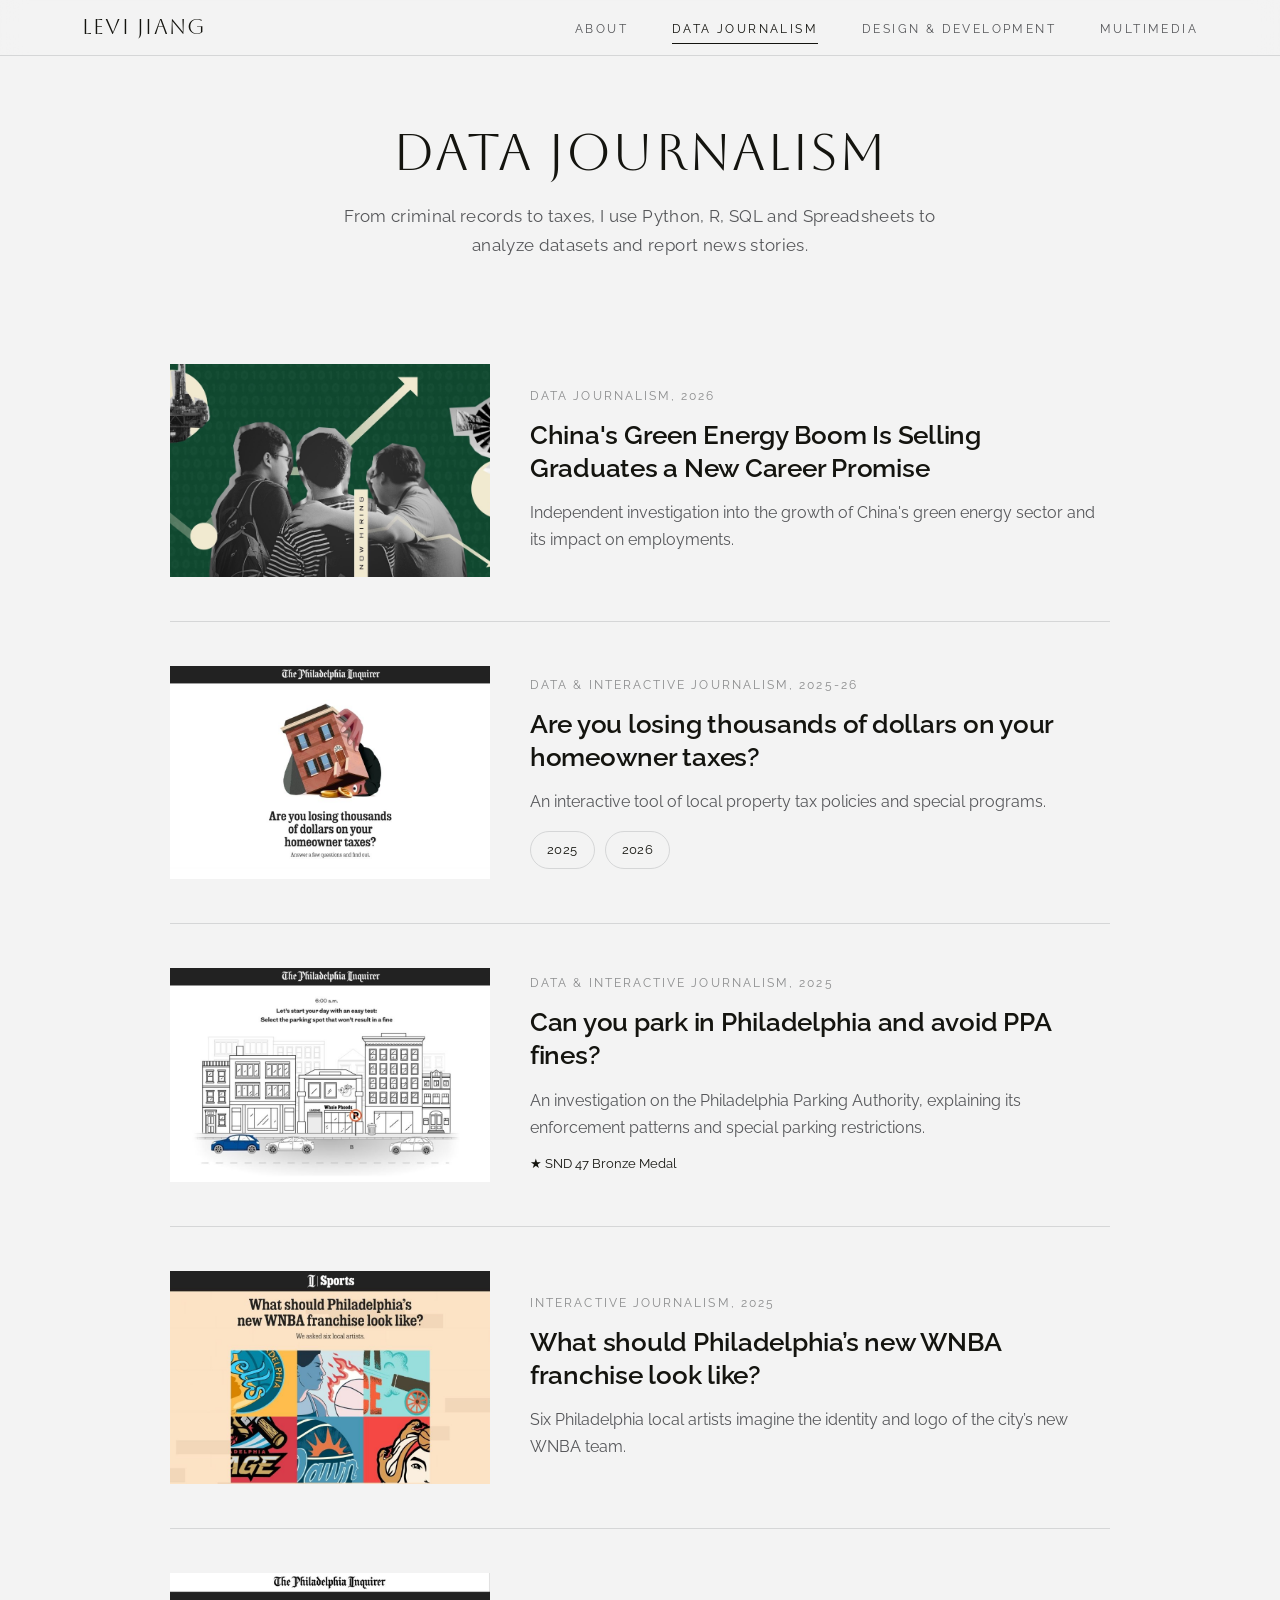
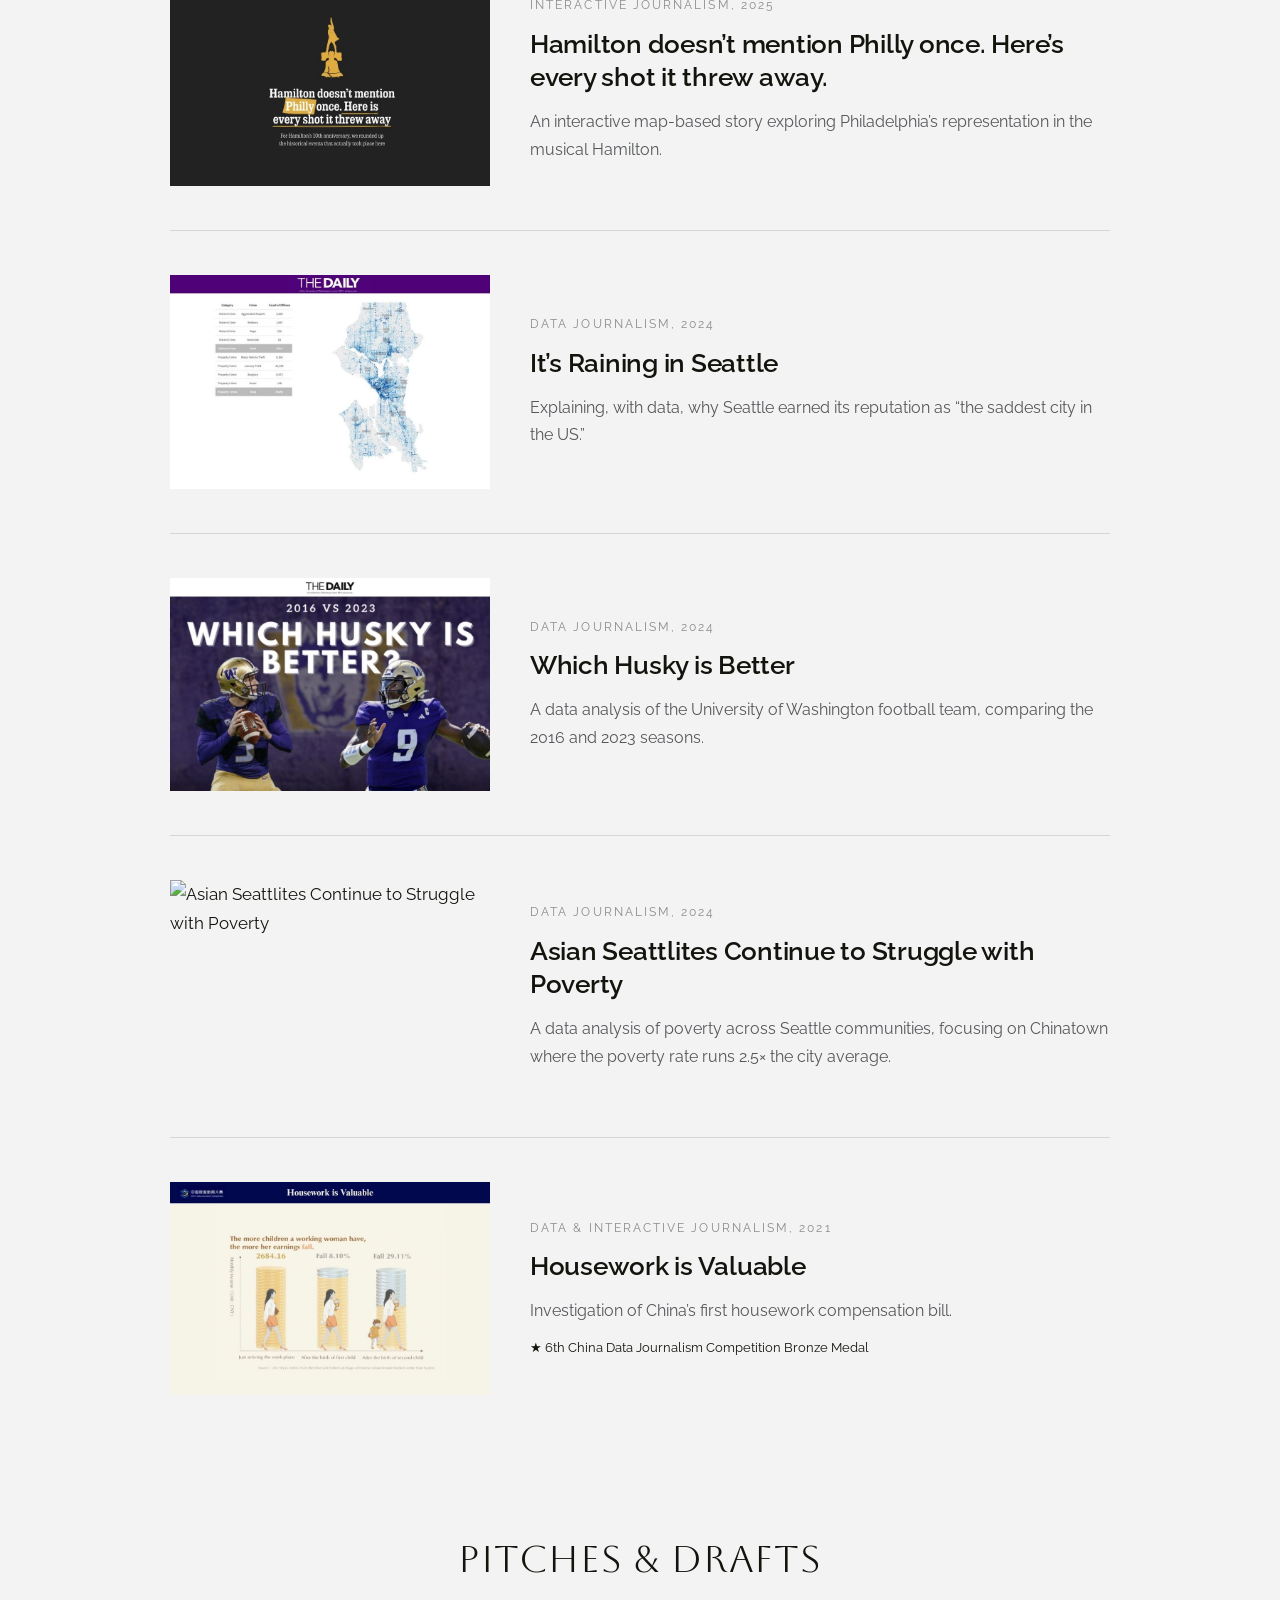
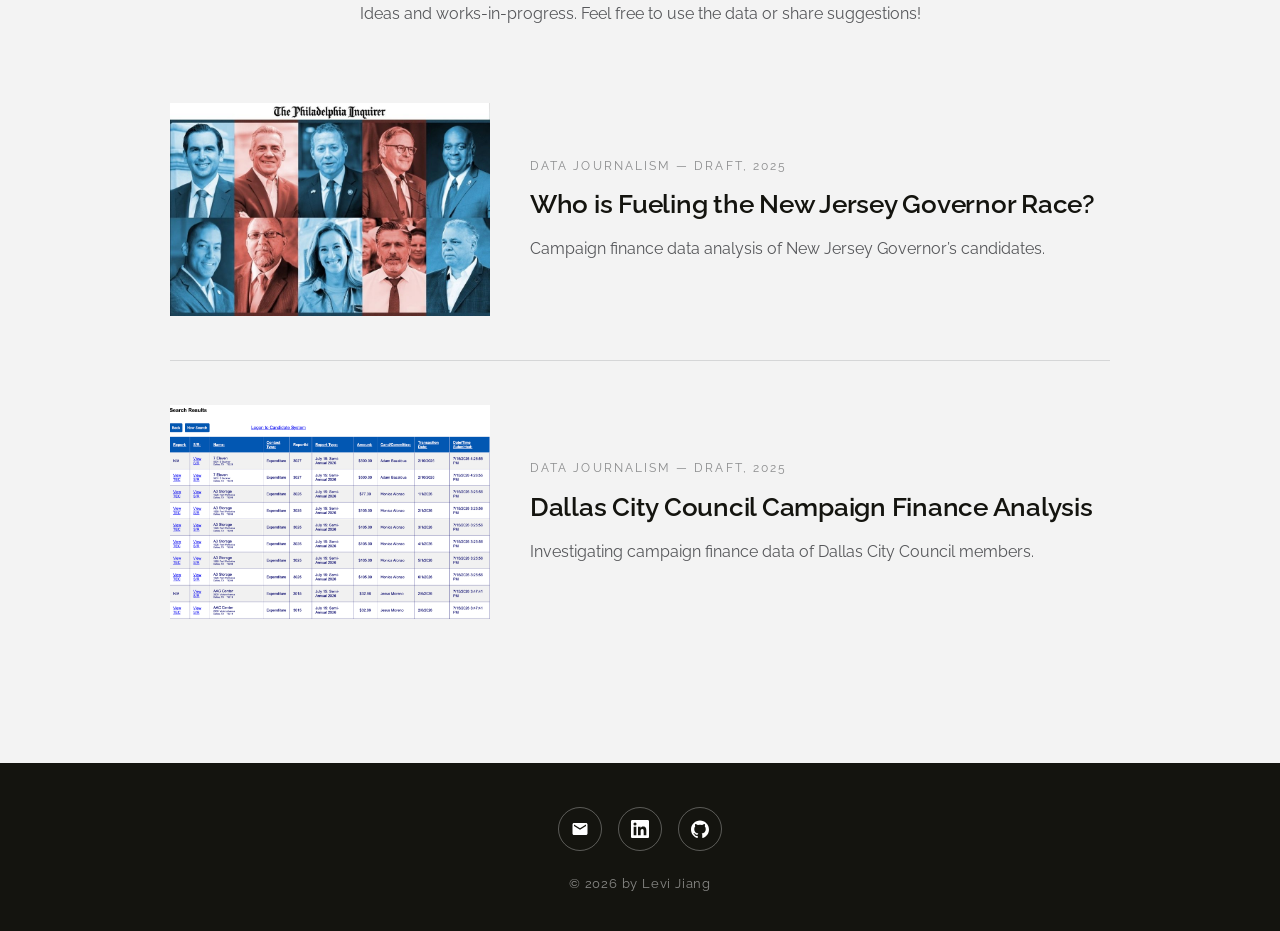
==== commit ae8ed6f9: "Merge pull request #18 from EASE010/main changed body text font" ====
--- a/data-journalism.html
+++ b/data-journalism.html
@@ -7,8 +7,8 @@
   <meta name="description" content="Data journalism work by Levi Jiang." />
   <link rel="preconnect" href="https://fonts.googleapis.com" />
   <link rel="preconnect" href="https://fonts.gstatic.com" crossorigin />
-  <link href="https://fonts.googleapis.com/css2?family=Aboreto&family=DM+Sans:wght@400;500;600&display=swap" rel="stylesheet" />
-  <link rel="stylesheet" href="css/style.css?v=47" />
+  <link href="https://fonts.googleapis.com/css2?family=Aboreto&family=Raleway:wght@400;500;600&display=swap" rel="stylesheet" />
+  <link rel="stylesheet" href="css/style.css?v=54" />
   <link rel="icon" href="assets/Pics/icon.png" type="image/x-icon">
 </head>
 <body>
@@ -124,12 +124,24 @@
 
           <article class="projects-item">
             <a class="project-thumb" href="https://lfjiang.wixsite.com/portfolio/seattle-communities" target="_blank" rel="noopener">
-              <img src="assets/Pics/garden-seattle.jpg" alt="Asian Seattlites Continue to Struggle with Poverty" />
+              <img src="assets/Pics/proj-asians.jpg" alt="Asian Seattlites Continue to Struggle with Poverty" />
             </a>
             <div class="project-body">
               <span class="project-tag">Data Journalism, 2024</span>
               <h3><a href="https://lfjiang.wixsite.com/portfolio/seattle-communities" target="_blank" rel="noopener">Asian Seattlites Continue to Struggle with Poverty</a></h3>
               <p>A data analysis of poverty across Seattle communities, focusing on Chinatown where the poverty rate runs 2.5&times; the city average.</p>
+            </div>
+          </article>
+
+          <article class="projects-item">
+            <a class="project-thumb" href="https://ease010.github.io/indexen.html" target="_blank" rel="noopener">
+              <img src="assets/Pics/proj-housework.jpg" alt="Housework is Valuable" />
+            </a>
+            <div class="project-body">
+              <span class="project-tag">Data &amp; Interactive Journalism, 2021</span>
+              <h3><a href="https://ease010.github.io/indexen.html" target="_blank" rel="noopener">Housework is Valuable</a></h3>
+              <p>Investigation of China&rsquo;s first housework compensation bill.</p>
+              <span class="award">★ 6th China Data Journalism Competition Bronze Medal</span>
             </div>
           </article>
 
--- a/css/style.css
+++ b/css/style.css
@@ -1,5 +1,5 @@
 :root {
-  --bg: #efeff1;        /* newsprint paper gray/
+  --bg: #f3f3f3;        /* newsprint paper gray/
   --bg-soft: #e2e3e4;   /* slightly deeper gray for contrasting sections */
   --ink: #14140f;
   --muted: #8b8c8d;
@@ -7,8 +7,8 @@
   --line: #d5d6d7;
   --maxw: 1180px;
   --display: "Aboreto", "Times New Roman", serif;
-  --sans: "DM Sans", -apple-system, BlinkMacSystemFont, "Segoe UI", Roboto, sans-serif;
-  --body: "DM Sans", -apple-system, BlinkMacSystemFont, "Segoe UI", Roboto, sans-serif;
+  --sans: "Raleway", -apple-system, BlinkMacSystemFont, "Segoe UI", Roboto, sans-serif;
+  --body: "Raleway", -apple-system, BlinkMacSystemFont, "Segoe UI", Roboto, sans-serif;
 }
 
 * { box-sizing: border-box; margin: 0; padding: 0; }
@@ -59,7 +59,7 @@
 /* ---------- Header ---------- */
 .site-header {
   position: sticky; top: 0; z-index: 50;
-  background: rgba(239, 239, 242, 0.85);
+  background: rgba(243, 243, 243, 0.85);
   backdrop-filter: saturate(180%) blur(12px);
   border-bottom: 1px solid var(--line);
 }
@@ -179,7 +179,7 @@
 .area-more { display: inline-block; margin-top: 22px; font-family: var(--sans); font-size: 0.78rem; letter-spacing: 0.14em; text-transform: uppercase; color: var(--ink); border-bottom: 1px solid var(--ink); padding-bottom: 3px; transition: opacity .2s ease; }
 .area-more:hover { opacity: 0.5; }
 
-/* award line inside a Garden-style card */
+/* award line inside a Projects-style card */
 .projects-item .award { display: block; margin-top: 12px; font-family: var(--sans); font-size: 0.82rem; color: var(--ink); }
 
 /* A row of "issue" links for a project with multiple deliverables (e.g. MoCA) */
@@ -207,11 +207,12 @@
 .page-head .page-sub { font-family: var(--sans); color: var(--muted); letter-spacing: 0.06em; margin-top: 16px; }
 .page-head .lead { font-family: var(--sans); color: var(--muted-dark); max-width: 640px; margin: 22px auto 0; letter-spacing: 0.02em; }
 
-/* ---------- Garden ---------- */
+/* ---------- Projects ---------- */
 .project-list { max-width: 940px; margin: 0 auto; display: flex; flex-direction: column; }
 .projects-item { display: grid; grid-template-columns: 320px 1fr; gap: 40px; align-items: center; padding: 44px 0; border-top: 1px solid var(--line); }
-.projects-item:last-child { border-bottom: 1px solid var(--line); }
-.project-thumb { display: block; overflow: hidden; border-radius: 2px; }
+.projects-item:last-child { border-bottom: 0px solid var(--line); }
+.projects-item:first-child { border-top: 0px solid var(--line); }
+.project-thumb { display: block; overflow: hidden; border-radius: 0px; }
 .project-thumb img {
   width: 100%; aspect-ratio: 3 / 2; object-fit: cover;
   transition: filter .4s ease, transform .5s ease;
@@ -233,42 +234,49 @@
 }
 
 /* ---------- Multimedia page ---------- */
-.media-section { padding: 60px 0; }
-.media-section + .media-section { border-top: 1px solid var(--line); }
+.media-section { padding: 80px 0; }
+.media-section + .media-section { border-top: 0px solid var(--line); }
 .media-heading { font-family: var(--display); font-size: clamp(1.7rem, 3.5vw, 2.4rem); letter-spacing: 0.02em; margin-bottom: 8px; }
 .media-sub { font-family: var(--sans); color: var(--muted-dark); font-size: 1rem; margin-bottom: 32px; margin-top: 20px; max-width: 90%; }
 
 /* Photography — masonry columns */
-.photo-grid { columns: 4 200px; column-gap: 14px; }
-.photo-grid > * { width: 100%; margin: 0 0 16px; border-radius: 3px; break-inside: avoid; display: block; overflow: hidden; background: var(--bg-soft); }
+.photo-grid { columns: 3 200px; column-gap: 14px; }
+.photo-grid > * { width: 100%; margin: 0 0 16px; border-radius: 0%; break-inside: avoid; display: block; overflow: hidden; background: var(--bg-soft); }
 .photo-grid img { width: 100%; height: auto; display: block; }
 
 /* Graphics — masonry (charts/maps shown in full, never cropped) */
-.gfx-grid { columns: 4; column-gap: 14px; }
-.gfx-grid > * { display: block; break-inside: avoid; margin: 0 0 14px; overflow: hidden; border-radius: 3px; border: 1px solid var(--line); background: var(--bg-soft); }
-.gfx-grid img { width: 100%; height: auto; display: block; }
-@media (max-width: 1000px) { .gfx-grid { columns: 3; } }
-@media (max-width: 720px) { .gfx-grid { columns: 2; } }
+.gfx-grid { display: flex; gap: 14px; align-items: flex-start; }
+.gfx-col { flex: 1 1 0; min-width: 0; display: flex; flex-direction: column; gap: 14px; }
+.gfx-col > a { display: block; overflow: hidden; background: var(--bg-soft); }
+.gfx-col img { width: 100%; height: auto; display: block; }
+@media (max-width: 640px) { .gfx-grid { flex-direction: column; } }
 
 /* Podcast episode list */
+.podcast-layout { display: flex; gap: 48px; align-items: center; }
+.podcast-layout .podcast-list { flex: 1 1 35%; }
+.podcast-figure { flex: 1 1 42%; margin: 0; }
+.podcast-figure img { width: 100%; height: auto; display: block; }
 .podcast-list { list-style: none; max-width: 820px; margin: 0; }
-.podcast-list li { border-top: 1px solid var(--line); }
-.podcast-list li:last-child { border-bottom: 1px solid var(--line); }
+@media (max-width: 768px) {
+  .podcast-layout { flex-direction: column; align-items: stretch; }
+  .podcast-figure { order: -1; }
+}
+.podcast-list li { border-top: 0px solid var(--line); }
+.podcast-list li:last-child { border-bottom: 0cm solid var(--line); }
 .podcast-list a {
   display: flex; align-items: center;
   padding: 16px 6px;
   font-family: var(--sans); font-size: 1.02rem; line-height: 1.4; color: var(--ink);
   transition: color .18s ease, padding-left .18s ease;
 }
-.podcast-list a:hover { color: var(--muted-dark); padding-left: 12px; }
+.podcast-list a:hover { color: var(--muted-dark); padding-left: 8px; }
 
 @media (max-width: 640px) {
   .photo-grid { columns: 2 140px; }
-  .gfx-grid { columns: 2; }
 }
 
 /* ---------- Section shell ---------- */
-.section { padding: 90px 0; }
+.section { padding: 100px 0; }
 
 /* ---------- Footer ---------- */
 .site-footer { background: var(--ink); color: #fff; padding: 44px 0 36px; text-align: center; }
